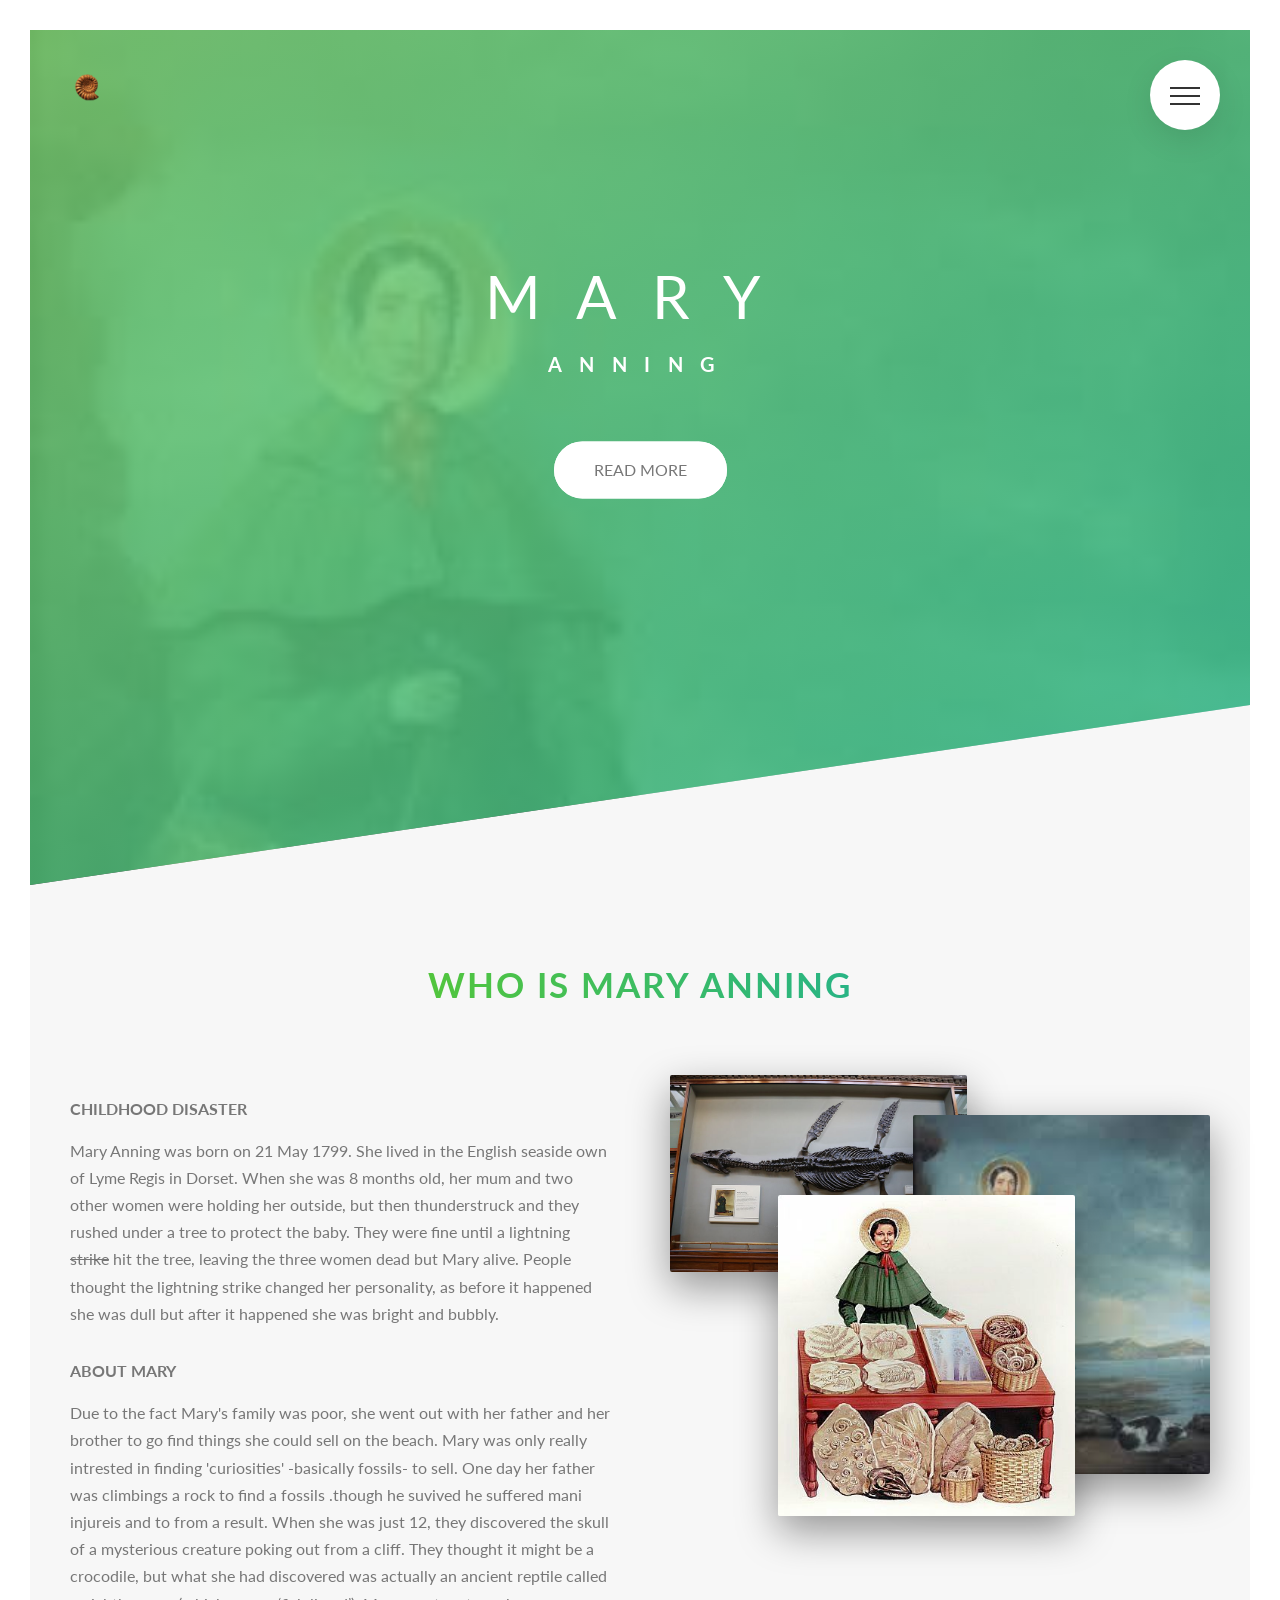
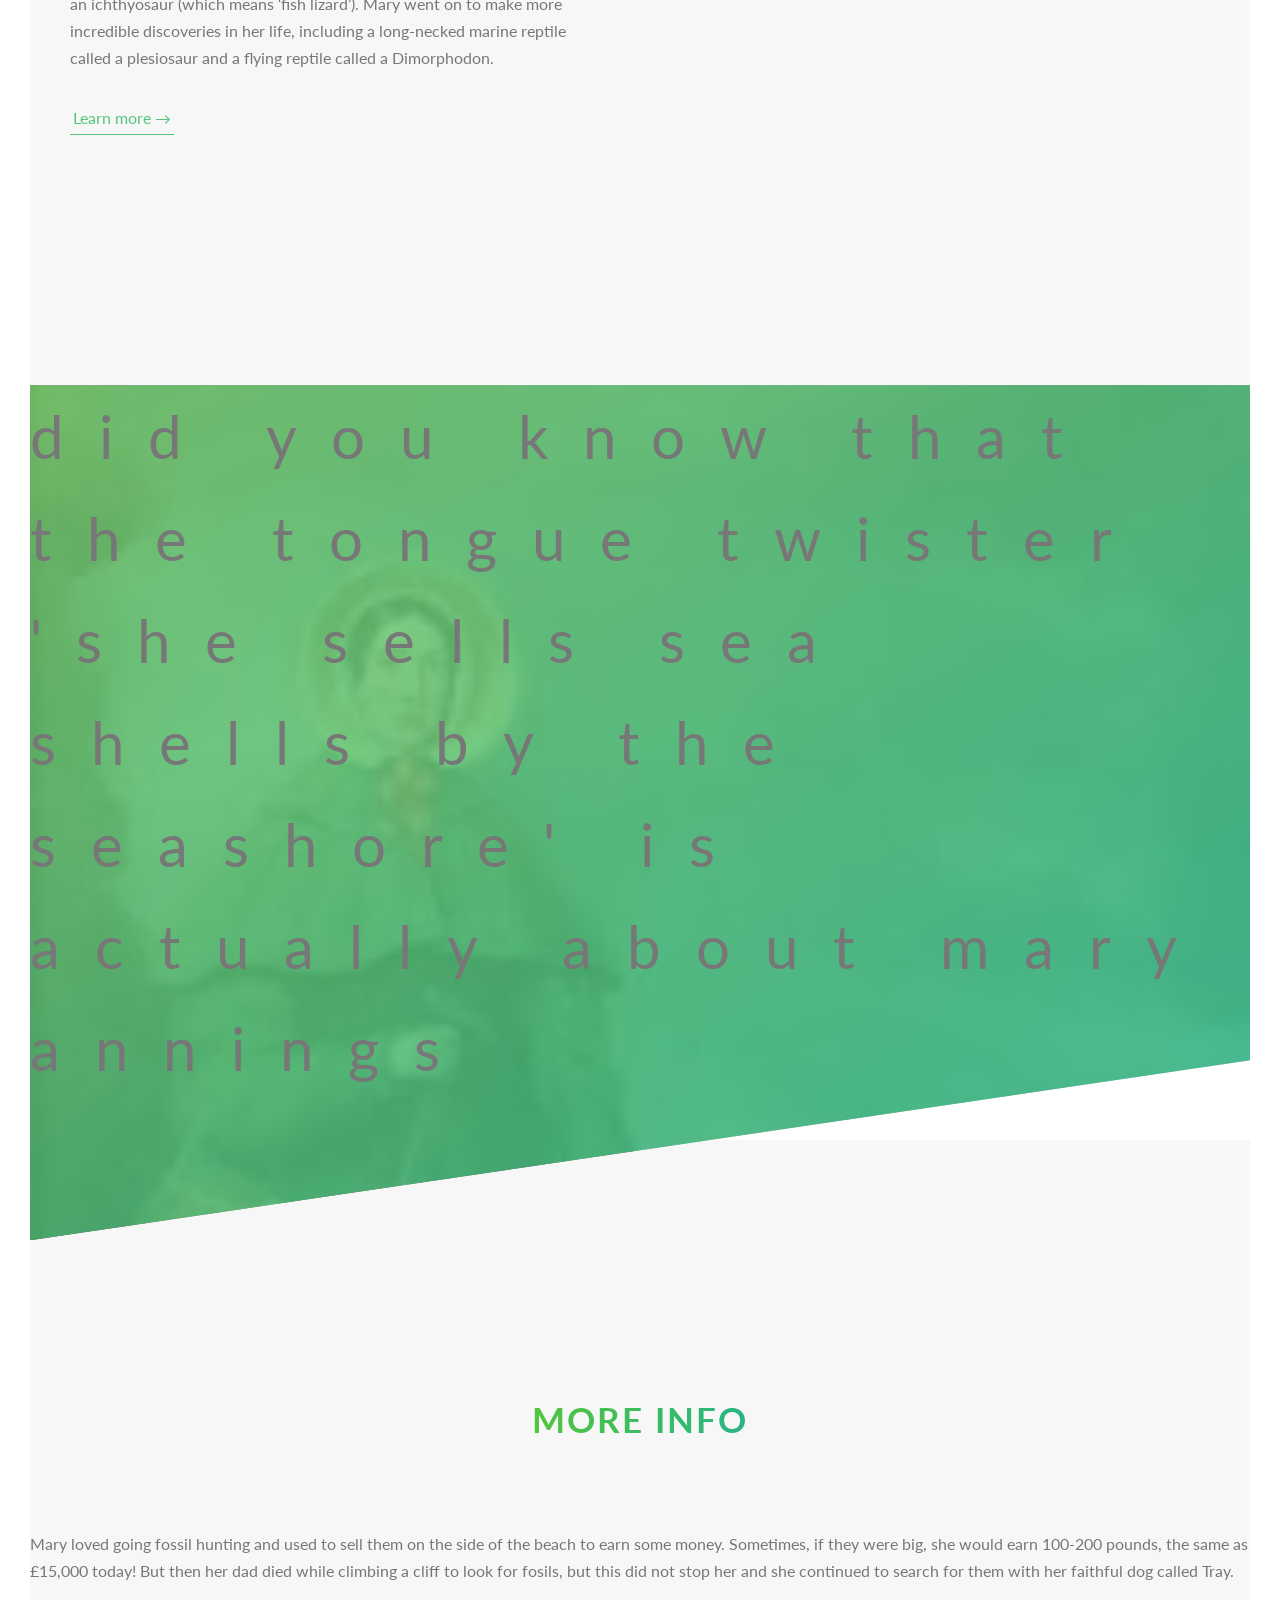
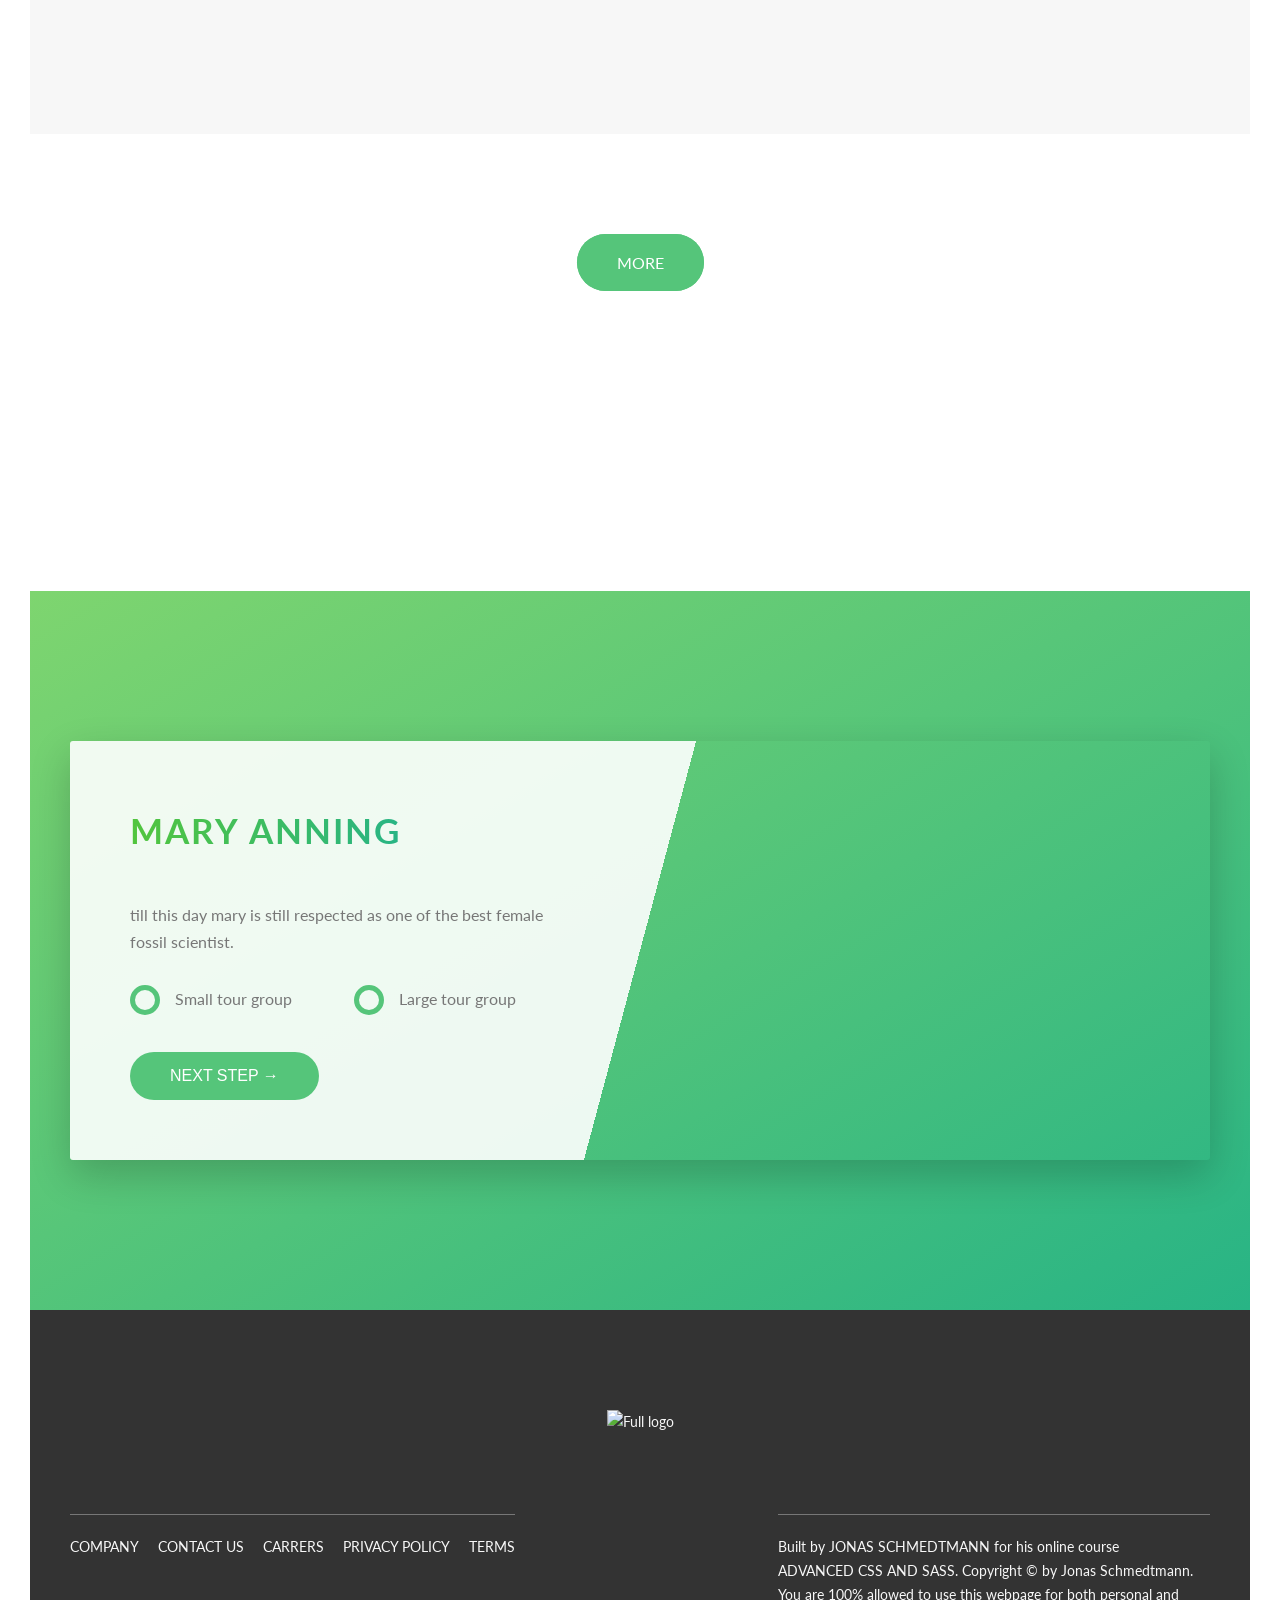
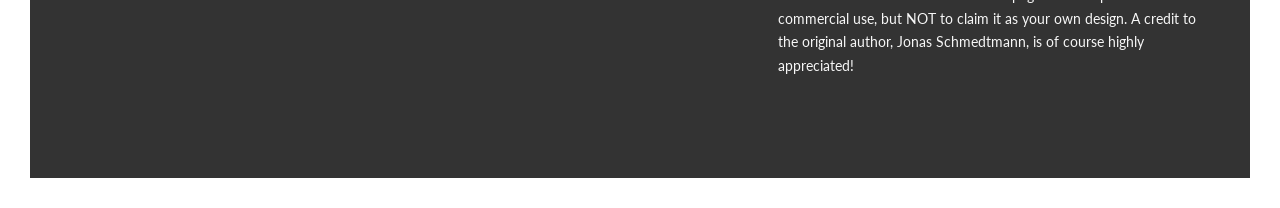
==== mary anning/landing-page.html @ 2259f0c2 "Add files via upload" ====
<!DOCTYPE html>
<html lang="en">
    <head>
        <meta charset="UTF-8">
        <meta name="viewport" content="width=device-width, initial-scale=1.0">
        <meta http-equiv="X-UA-Compatible" content="ie=edge">

        <link href="https://fonts.googleapis.com/css?family=Lato:100,300,400,700,900" rel="stylesheet">

        <!--<link rel="stylesheet" href="css/icon-font.css">-->

        <link rel="stylesheet" href="landing.css">
        <link rel="shortcut icon" type="image/png" href="img/favicon.png">
        
        <title>Mary anning</title>
    </head>

    <body>
        <div class="navigation">
            <input type="checkbox" class="navigation__checkbox" id="navi-toggle">

            <label for="navi-toggle" class="navigation__button">
                <span class="navigation__icon">&nbsp;</span>
            </label>

            <div class="navigation__background">&nbsp;</div>

            <nav class="navigation__nav">
                <ul class="navigation__list">
                    <li class="navigation__item"><a href="#" class="navigation__link"><span>01</span>About Natous</a></li>
                    <li class="navigation__item"><a href="#" class="navigation__link"><span>02</span>Your benfits</a></li>
                    <li class="navigation__item"><a href="#" class="navigation__link"><span>03</span>Popular tours</a></li>
                    <li class="navigation__item"><a href="#" class="navigation__link"><span>04</span>Stories</a></li>
                    <li class="navigation__item"><a href="#" class="navigation__link"><span>05</span>Book now</a></li>
                    </ul>
            </nav>
        </div>

        <header class="header">
            <div class="header__logo-box">
                <img src="img/fo.png" alt="Logo" class="header__logo">
            </div>

            <div class="header__text-box">
                <h1 class="heading-primary">
                    <span class="heading-primary--main">mary</span>
                    <span class="heading-primary--sub">anning</span>
                </h1>

                <a href="#section-about" class="btn btn--white btn--animated"> read more</a>
            </div>
        </header>

        <main>
            <section id="section-about" class=" section-about">
                <div class="u-center-text u-margin-bottom-big">
                    <h2 class="heading-secondary">
                       Who is mary anning
                    </h2>
                </div>

                <div class="row">
                    <div class="col-1-of-2">
                        <h3 class="heading-tertiary u-margin-bottom-small">childhood disaster</h3>
                        <p class="paragraph">
                         Mary Anning was born on 21 May 1799. She lived in the English seaside own of Lyme Regis in Dorset. When she was 8 months old, her mum and two other women were holding her outside, but then thunderstruck and they rushed under a tree to protect the baby. They were fine until a lightning <strike>strike</strike> hit the tree, leaving the three women dead but Mary alive. People thought the lightning strike changed her personality, as before it happened she was dull but after it happened she was bright and bubbly.



                        </p>

                        <h3 class="heading-tertiary u-margin-bottom-small">about mary</h3>
                        <p class="paragraph">
                     Due to the fact Mary's family was poor, she went out with her father and her brother to go find things she could sell on the beach. Mary was only really intrested in finding 'curiosities' -basically fossils- to sell. One day her father was climbings a rock to find a fossils
                    .though he suvived he suffered mani injureis and to from a result.   


When she was just 12, they discovered the skull of a mysterious creature poking out from a cliff. They thought it might be a crocodile, but what she had discovered was actually an ancient reptile called an ichthyosaur (which means ‘fish lizard’).

Mary went on to make more incredible discoveries in her life, including a long-necked marine reptile called a plesiosaur and a flying reptile called a Dimorphodon.
                        </p>

                        <a href="#mary" class="btn-text">Learn more &rarr;</a>
                    </div>
                    <div class="col-1-of-2">
                        <div class="composition">

                            <img srcset="img/fos1.jpeg 300w, img/fos1-large.jpg 1000w"
                                 sizes="(max-width: 56.25em) 20vw, (max-width: 37.5em) 30vw, 300px"
                                 alt="Photo 1"
                                 class="composition__photo composition__photo--p1"
                                 src="img/fos1.jpeg">

                            <img srcset="img/mary.jpeg 300w, img/mary-large.jpeg 1000w"
                                 sizes="(max-width: 56.25em) 20vw, (max-width: 37.5em) 30vw, 300px"
                                 alt="Photo 2"
                                 class="composition__photo composition__photo--p2"
                                 src="img/mary.jpeg">

                            <img srcset="img/sell.jpg 300w, img/small-large.jpg 1000w"
                                 sizes="(max-width: 56.25em) 20vw, (max-width: 37.5em) 30vw, 300px"
                                 alt="Photo 3"
                                 class="composition__photo composition__photo--p3"
                                 src="img/sell.jpg>

                            
                            <img src='img/fos1.jpeg' alt="" class="composition__photo composition__photo--p1">
                            <img src="img/nat-2-large.jpg" alt="" class="composition__photo composition__photo--p2">
                            <img src="img/nat-3-large.jpg" alt="" class="composition__photo composition__photo--p3">
                         
                        </div>
                    </div>
                </div>
            </section>
<header id="mary"class="header">
            
           
             <h1 class="heading-primary--main">
              did you know that the tongue twister 'she sells sea shells by the seashore' is actually about mary annings
             </h1>   
           
</header>
            <section class="section-tours" id="section-tours">
                <div class="u-center-text u-margin-bottom-big">
                    <h2 class="heading-secondary">
                    more info
                    </h2>
                </div>
                <div class="paragraph">
  Mary loved going fossil hunting and used to sell them on the side of the beach to earn some money. Sometimes, if they were big, she would earn 100-200 pounds, the same as £15,000 today! But then her dad died while climbing a cliff to look for fosils, but this did not stop her and she continued to search for them with her  faithful dog called Tray.
  </div>
            </section>

                <div class="u-center-text u-margin-top-huge">
                    <a href="#" class="btn btn--green">more</a>
                </div>
            </section>

            <section class="section-stories">
                <div class="bg-video">
                    <video class="bg-video__content" autoplay muted loop>
                        <source src="img/video.mp4" type="video/mp4">
                        <source src="img/video.webm" type="video/webm">
                        Your browser is not supported!
                    </video>
                </div>

            

           
            </section>

            <section class="section-book">
                <div class="row">
                    <div class="book">
                        <div class="book__form">
                            <form action="#" class="form">
                                <div class="u-margin-bottom-medium">
                                    <h2 class="heading-secondary">
                                        mary anning
                                    </h2>
                                </div>
<div class="paragraph">
    till this day mary is still respected as one of the best female fossil scientist.
</div>
                                
                               
                                <div class="form__group u-margin-bottom-medium">
                                    <div class="form__radio-group">
                                        <input type="radio" class="form__radio-input" id="small" name="size">
                                        <label for="small" class="form__radio-label">
                                            <span class="form__radio-button"></span>
                                            Small tour group
                                        </label>
                                    </div>

                                    <div class="form__radio-group">
                                        <input type="radio" class="form__radio-input" id="large" name="size">
                                        <label for="large" class="form__radio-label">
                                            <span class="form__radio-button"></span>
                                            Large tour group
                                        </label>
                                    </div>
                                </div>

                                <div class="form__group">
                                    <button class="btn btn--green">Next step &rarr;</button>
                                </div>
                            </form>
                        </div>
                    </div>
                </div>
            </section>
        </main>

        <footer class="footer">
            <div class="footer__logo-box">

                <picture class="footer__logo">
                    <source srcset="img/logo-green-small-1x.png 1x, img/logo-green-small-2x.png 2x"
                            media="(max-width: 37.5em)">
                    <img srcset="img/logo-green-1x.png 1x, img/logo-green-2x.png 2x" alt="Full logo" src="img/logo-green-2x.png">
                </picture>


                
            </div>
            <div class="row">
                <div class="col-1-of-2">
                    <div class="footer__navigation">
                        <ul class="footer__list">
                            <li class="footer__item"><a href="#" class="footer__link">Company</a></li>
                            <li class="footer__item"><a href="#" class="footer__link">Contact us</a></li>
                            <li class="footer__item"><a href="#" class="footer__link">Carrers</a></li>
                            <li class="footer__item"><a href="#" class="footer__link">Privacy policy</a></li>
                            <li class="footer__item"><a href="#" class="footer__link">Terms</a></li>
                        </ul>
                    </div>
                </div>
                <div class="col-1-of-2">
                    <p class="footer__copyright">
                        Built by <a href="#" class="footer__link">Jonas Schmedtmann</a> for his online course <a href="#" class="footer__link">Advanced CSS and Sass</a>.
                        Copyright &copy; by Jonas Schmedtmann. You are 100% allowed to use this webpage for both personal
                        and commercial use, but NOT to claim it as your own design. A credit to the original author, Jonas
                        Schmedtmann, is of course highly appreciated!
                    </p>
                </div>
            </div>
        </footer>

        <div class="popup" id="popup">
            <div class="popup__content">
                <div class="popup__left">
                    <img src="img/nat-8.jpg" alt="Tour photo" class="popup__img">
                    <img src="img/nat-9.jpg" alt="Tour photo" class="popup__img">
                </div>
                <div class="popup__right">
                    <a href="#section-tours" class="popup__close">&times;</a>
                    <h2 class="heading-secondary u-margin-bottom-small">Start booking now</h2>
                    <h3 class="heading-tertiary u-margin-bottom-small">Important &ndash; Please read these terms before booking</h3>
                    <p class="popup__text">
                        Lorem ipsum dolor sit amet, consectetur adipiscing elit, sed do eiusmod tempor incididunt ut labore et dolore magna aliqua.
                        Sed sed risus pretium quam. Aliquam sem et tortor consequat id. Volutpat odio facilisis mauris sit
                        amet massa vitae. Mi bibendum neque egestas congue. Placerat orci nulla pellentesque dignissim enim
                        sit. Vitae semper quis lectus nulla at volutpat diam ut venenatis. Malesuada pellentesque elit eget
                        gravida cum sociis natoque penatibus et. Proin fermentum leo vel orci porta non pulvinar neque laoreet.
                        Gravida neque convallis a cras semper. Molestie at elementum eu facilisis sed odio morbi quis. Faucibus
                        vitae aliquet nec ullamcorper sit amet risus nullam eget. Nam libero justo laoreet sit. Amet massa
                        vitae tortor condimentum lacinia quis vel eros donec. Sit amet facilisis magna etiam. Imperdiet sed
                        euismod nisi porta.
                    </p>
                    <a href="#" class="btn btn--green">Book now</a>
                </div>
            </div>
        </div>

        <!--
        <section class="grid-test">
            <div class="row">
                <div class="col-1-of-2">
                    Col 1 of 2
                </div>
                <div class="col-1-of-2">
                    Col 1 of 2
                </div>
            </div>
            <div class="row">
                <div class="col-1-of-3">
                    Col 1 of 3
                </div>
                <div class="col-1-of-3">
                    Col 1 of 3
                </div>
                <div class="col-1-of-3">
                    Col 1 of 3
                </div>
            </div>
            <div class="row">
                <div class="col-1-of-3">
                    Col 1 of 3
                </div>
                <div class="col-2-of-3">
                    Col 2 of 3
                </div>
            </div>
            <div class="row">
                <div class="col-1-of-4">
                    Col 1 of 4
                </div>
                <div class="col-1-of-4">
                    Col 1 of 4
                </div>
                <div class="col-1-of-4">
                    Col 1 of 4
                </div>
                <div class="col-1-of-4">
                    Col 1 of 4
                </div>
            </div>
            <div class="row">
                <div class="col-1-of-4">
                    Col 1 of 4
                </div>
                <div class="col-1-of-4">
                    Col 1 of 4
                </div>
                <div class="col-2-of-4">
                    Col 2 of 4
                </div>
            </div>
            <div class="row">
                <div class="col-1-of-4">
                    Col 1 of 4
                </div>
                <div class="col-3-of-4">
                    Col 3 of 4
                </div>
            </div>
        </section>
        -->

    </body>
</html>
---- mary anning/landing.css ----
@charset "UTF-8";

@font-face {
    font-family: "linea-basic-10";
    src: url("fonts/linea-basic-10.eot");
    src: url("fonts/linea-basic-10.eot?#iefix") format("embedded-opentype"),
        url("fonts/linea-basic-10.woff") format("woff"),
        url("fonts/linea-basic-10.ttf") format("truetype"),
        url("fonts/linea-basic-10.svg#linea-basic-10") format("svg");
    font-weight: normal;
    font-style: normal;

}

[data-icon]:before {
    font-family: "linea-basic-10" !important;
    content: attr(data-icon);
    font-style: normal !important;
    font-weight: normal !important;
    font-variant: normal !important;
    text-transform: none !important;
    speak: none;
    line-height: 1;
    -webkit-font-smoothing: antialiased;
    -moz-osx-font-smoothing: grayscale;
}

[class^="icon-"]:before,
[class*=" icon-"]:before {
    font-family: "linea-basic-10" !important;
    font-style: normal !important;
    font-weight: normal !important;
    font-variant: normal !important;
    text-transform: none !important;
    speak: none;
    line-height: 1;
    -webkit-font-smoothing: antialiased;
    -moz-osx-font-smoothing: grayscale;
}

.icon-basic-accelerator:before {
    content: "a";
}

.icon-basic-alarm:before {
    content: "b";
}

.icon-basic-anchor:before {
    content: "c";
}

.icon-basic-anticlockwise:before {
    content: "d";
}

.icon-basic-archive:before {
    content: "e";
}

.icon-basic-archive-full:before {
    content: "f";
}

.icon-basic-ban:before {
    content: "g";
}

.icon-basic-battery-charge:before {
    content: "h";
}

.icon-basic-battery-empty:before {
    content: "i";
}

.icon-basic-battery-full:before {
    content: "j";
}

.icon-basic-battery-half:before {
    content: "k";
}

.icon-basic-bolt:before {
    content: "l";
}

.icon-basic-book:before {
    content: "m";
}

.icon-basic-book-pen:before {
    content: "n";
}

.icon-basic-book-pencil:before {
    content: "o";
}

.icon-basic-bookmark:before {
    content: "p";
}

.icon-basic-calculator:before {
    content: "q";
}

.icon-basic-calendar:before {
    content: "r";
}

.icon-basic-cards-diamonds:before {
    content: "s";
}

.icon-basic-cards-hearts:before {
    content: "t";
}

.icon-basic-case:before {
    content: "u";
}

.icon-basic-chronometer:before {
    content: "v";
}

.icon-basic-clessidre:before {
    content: "w";
}

.icon-basic-clock:before {
    content: "x";
}

.icon-basic-clockwise:before {
    content: "y";
}

.icon-basic-cloud:before {
    content: "z";
}

.icon-basic-clubs:before {
    content: "A";
}

.icon-basic-compass:before {
    content: "B";
}

.icon-basic-cup:before {
    content: "C";
}

.icon-basic-diamonds:before {
    content: "D";
}

.icon-basic-display:before {
    content: "E";
}

.icon-basic-download:before {
    content: "F";
}

.icon-basic-exclamation:before {
    content: "G";
}

.icon-basic-eye:before {
    content: "H";
}

.icon-basic-eye-closed:before {
    content: "I";
}

.icon-basic-female:before {
    content: "J";
}

.icon-basic-flag1:before {
    content: "K";
}

.icon-basic-flag2:before {
    content: "L";
}

.icon-basic-floppydisk:before {
    content: "M";
}

.icon-basic-folder:before {
    content: "N";
}

.icon-basic-folder-multiple:before {
    content: "O";
}

.icon-basic-gear:before {
    content: "P";
}

.icon-basic-geolocalize-01:before {
    content: "Q";
}

.icon-basic-geolocalize-05:before {
    content: "R";
}

.icon-basic-globe:before {
    content: "S";
}

.icon-basic-gunsight:before {
    content: "T";
}

.icon-basic-hammer:before {
    content: "U";
}

.icon-basic-headset:before {
    content: "V";
}

.icon-basic-heart:before {
    content: "W";
}

.icon-basic-heart-broken:before {
    content: "X";
}

.icon-basic-helm:before {
    content: "Y";
}

.icon-basic-home:before {
    content: "Z";
}

.icon-basic-info:before {
    content: "0";
}

.icon-basic-ipod:before {
    content: "1";
}

.icon-basic-joypad:before {
    content: "2";
}

.icon-basic-key:before {
    content: "3";
}

.icon-basic-keyboard:before {
    content: "4";
}

.icon-basic-laptop:before {
    content: "5";
}

.icon-basic-life-buoy:before {
    content: "6";
}

.icon-basic-lightbulb:before {
    content: "7";
}

.icon-basic-link:before {
    content: "8";
}

.icon-basic-lock:before {
    content: "9";
}

.icon-basic-lock-open:before {
    content: "!";
}

.icon-basic-magic-mouse:before {
    content: "\"";
}

.icon-basic-magnifier:before {
    content: "#";
}

.icon-basic-magnifier-minus:before {
    content: "$";
}

.icon-basic-magnifier-plus:before {
    content: "%";
}

.icon-basic-mail:before {
    content: "&";
}

.icon-basic-mail-multiple:before {
    content: "'";
}

.icon-basic-mail-open:before {
    content: "(";
}

.icon-basic-mail-open-text:before {
    content: ")";
}

.icon-basic-male:before {
    content: "*";
}

.icon-basic-map:before {
    content: "+";
}

.icon-basic-message:before {
    content: ",";
}

.icon-basic-message-multiple:before {
    content: "-";
}

.icon-basic-message-txt:before {
    content: ".";
}

.icon-basic-mixer2:before {
    content: "/";
}

.icon-basic-mouse:before {
    content: ":";
}

.icon-basic-notebook:before {
    content: ";";
}

.icon-basic-notebook-pen:before {
    content: "<";
}

.icon-basic-notebook-pencil:before {
    content: "=";
}

.icon-basic-paperplane:before {
    content: ">";
}

.icon-basic-pencil-ruler:before {
    content: "?";
}

.icon-basic-pencil-ruler-pen:before {
    content: "@";
}

.icon-basic-photo:before {
    content: "[";
}

.icon-basic-picture:before {
    content: "]";
}

.icon-basic-picture-multiple:before {
    content: "^";
}

.icon-basic-pin1:before {
    content: "_";
}

.icon-basic-pin2:before {
    content: "`";
}

.icon-basic-postcard:before {
    content: "{";
}

.icon-basic-postcard-multiple:before {
    content: "|";
}

.icon-basic-printer:before {
    content: "}";
}

.icon-basic-question:before {
    content: "~";
}

.icon-basic-rss:before {
    content: "\\";
}

.icon-basic-server:before {
    content: "\e000";
}

.icon-basic-server2:before {
    content: "\e001";
}

.icon-basic-server-cloud:before {
    content: "\e002";
}

.icon-basic-server-download:before {
    content: "\e003";
}

.icon-basic-server-upload:before {
    content: "\e004";
}

.icon-basic-settings:before {
    content: "\e005";
}

.icon-basic-share:before {
    content: "\e006";
}

.icon-basic-sheet:before {
    content: "\e007";
}

.icon-basic-sheet-multiple:before {
    content: "\e008";
}

.icon-basic-sheet-pen:before {
    content: "\e009";
}

.icon-basic-sheet-pencil:before {
    content: "\e00a";
}

.icon-basic-sheet-txt:before {
    content: "\e00b";
}

.icon-basic-signs:before {
    content: "\e00c";
}

.icon-basic-smartphone:before {
    content: "\e00d";
}

.icon-basic-spades:before {
    content: "\e00e";
}

.icon-basic-spread:before {
    content: "\e00f";
}

.icon-basic-spread-bookmark:before {
    content: "\e010";
}

.icon-basic-spread-text:before {
    content: "\e011";
}

.icon-basic-spread-text-bookmark:before {
    content: "\e012";
}

.icon-basic-star:before {
    content: "\e013";
}

.icon-basic-tablet:before {
    content: "\e014";
}

.icon-basic-target:before {
    content: "\e015";
}

.icon-basic-todo:before {
    content: "\e016";
}

.icon-basic-todo-pen:before {
    content: "\e017";
}

.icon-basic-todo-pencil:before {
    content: "\e018";
}

.icon-basic-todo-txt:before {
    content: "\e019";
}

.icon-basic-todolist-pen:before {
    content: "\e01a";
}

.icon-basic-todolist-pencil:before {
    content: "\e01b";
}

.icon-basic-trashcan:before {
    content: "\e01c";
}

.icon-basic-trashcan-full:before {
    content: "\e01d";
}

.icon-basic-trashcan-refresh:before {
    content: "\e01e";
}

.icon-basic-trashcan-remove:before {
    content: "\e01f";
}

.icon-basic-upload:before {
    content: "\e020";
}

.icon-basic-usb:before {
    content: "\e021";
}

.icon-basic-video:before {
    content: "\e022";
}

.icon-basic-watch:before {
    content: "\e023";
}

.icon-basic-webpage:before {
    content: "\e024";
}

.icon-basic-webpage-img-txt:before {
    content: "\e025";
}

.icon-basic-webpage-multiple:before {
    content: "\e026";
}

.icon-basic-webpage-txt:before {
    content: "\e027";
}

.icon-basic-world:before {
    content: "\e028";
}

/*
0 - 600px:      Phone
600 - 900px:    Tablet portrait
900 - 1200px:   Tablet landscape
[1200 - 1800] is where our normal styles apply
1800px + :      Big desktop
$breakpoint arguement choices:
- phone
- tab-port
- tab-land
- big-desktop
ORDER: Base + typography > general layout + grid > page layout > components
1em = 16px
*/
@-webkit-keyframes moveInLeft {
    0% {
        opacity: 0;
        -webkit-transform: translateX(-10rem);
        transform: translateX(-10rem);
    }

    80% {
        -webkit-transform: translateX(1rem);
        transform: translateX(1rem);
    }

    100% {
        opacity: 1;
        -webkit-transform: translate(0);
        transform: translate(0);
    }
}

@keyframes moveInLeft {
    0% {
        opacity: 0;
        -webkit-transform: translateX(-10rem);
        transform: translateX(-10rem);
    }

    80% {
        -webkit-transform: translateX(1rem);
        transform: translateX(1rem);
    }

    100% {
        opacity: 1;
        -webkit-transform: translate(0);
        transform: translate(0);
    }
}

@-webkit-keyframes moveInRight {
    0% {
        opacity: 0;
        -webkit-transform: translateX(10rem);
        transform: translateX(10rem);
    }

    80% {
        -webkit-transform: translateX(-1rem);
        transform: translateX(-1rem);
    }

    100% {
        opacity: 1;
        -webkit-transform: translate(0);
        transform: translate(0);
    }
}

@keyframes moveInRight {
    0% {
        opacity: 0;
        -webkit-transform: translateX(10rem);
        transform: translateX(10rem);
    }

    80% {
        -webkit-transform: translateX(-1rem);
        transform: translateX(-1rem);
    }

    100% {
        opacity: 1;
        -webkit-transform: translate(0);
        transform: translate(0);
    }
}

@-webkit-keyframes moveInBottom {
    0% {
        opacity: 0;
        -webkit-transform: translateY(3rem);
        transform: translateY(3rem);
    }

    100% {
        opacity: 1;
        -webkit-transform: translate(0);
        transform: translate(0);
    }
}

@keyframes moveInBottom {
    0% {
        opacity: 0;
        -webkit-transform: translateY(3rem);
        transform: translateY(3rem);
    }

    100% {
        opacity: 1;
        -webkit-transform: translate(0);
        transform: translate(0);
    }
}

*,
*::after,
*::before {
    margin: 0;
    padding: 0;
    -webkit-box-sizing: inherit;
    box-sizing: inherit;
}

html {
    font-size: 62.5%;
}

@media only screen and (max-width: 75em) {
    html {
        font-size: 56.25%;
    }
}

@media only screen and (max-width: 56.25em) {
    html {
        font-size: 50%;
    }
}

@media only screen and (min-width: 112.5em) {
    html {
        font-size: 75%;
    }
}

body {
    -webkit-box-sizing: border-box;
    box-sizing: border-box;
    padding: 3rem;
}

@media only screen and (max-width: 56.25em) {
    body {
        padding: 0;
    }
}

::-moz-selection {
    background-color: #55c57a;
    color: #fff;
}

::selection {
    background-color: #55c57a;
    color: #fff;
}

body {
    font-family: "Lato", sans-serif;
    font-weight: 400;
    /*font-size: 16px;*/
    line-height: 1.7;
    color: #777;
}

.heading-primary {
    color: #fff;
    text-transform: uppercase;
    -webkit-backface-visibility: hidden;
    backface-visibility: hidden;
    margin-bottom: 6rem;
}

.heading-primary--main {
    display: block;
    font-size: 6rem;
    font-weight: 400;
    letter-spacing: 3.5rem;
    -webkit-animation-name: moveInLeft;
    animation-name: moveInLeft;
    -webkit-animation-duration: 1s;
    animation-duration: 1s;
    -webkit-animation-timing-function: ease-out;
    animation-timing-function: ease-out;
    /*
        animation-delay: 3s;
        animation-iteration-count: 3;
        */
}

@media only screen and (max-width: 37.5em) {
    .heading-primary--main {
        letter-spacing: 1rem;
        font-family: 5rem;
    }
}

.heading-primary--sub {
    display: block;
    font-size: 2rem;
    font-weight: 700;
    letter-spacing: 1.75rem;
    -webkit-animation: moveInRight 1s ease-out;
    animation: moveInRight 1s ease-out;
}

@media only screen and (max-width: 37.5em) {
    .heading-primary--sub {
        letter-spacing: .5rem;
    }
}

.heading-secondary {
    font-size: 3.5rem;
    text-transform: uppercase;
    font-weight: 700;
    display: inline-block;
    
    background-image: linear-gradient(to right, #52c53d, #28b485);
    -webkit-background-clip: text;
    color: transparent;
    letter-spacing: .2rem;
    -webkit-transition: all .2s;
    transition: all .2s;
}

@media only screen and (max-width: 56.25em) {
    .heading-secondary {
        font-size: 3rem;
    }
}

@media only screen and (max-width: 37.5em) {
    .heading-secondary {
        font-size: 2.5rem;
    }
}

.heading-secondary:hover {
    -webkit-transform: skewY(2deg) skewX(15deg) scale(1.1);
    transform: skewY(2deg) skewX(15deg) scale(1.1);
    text-shadow: 0.5rem 1rem 2rem rgba(0, 0, 0, 0.2);
}

.heading-tertiary {
    font-size: 1.6rem;
    font-weight: 700;
    text-transform: uppercase;
}

.paragraph {
    font-size: 1.6rem;
}

.paragraph:not(:last-child) {
    margin-bottom: 3rem;
}

.u-center-text {
    text-align: center !important;
}

.u-margin-bottom-small {
    margin-bottom: 1.5rem !important;
}

.u-margin-bottom-medium {
    margin-bottom: 4rem !important;
}

@media only screen and (max-width: 56.25em) {
    .u-margin-bottom-medium {
        margin-bottom: 3rem !important;
    }
}

.u-margin-bottom-big {
    margin-bottom: 8rem !important;
}

@media only screen and (max-width: 56.25em) {
    .u-margin-bottom-big {
        margin-bottom: 5rem !important;
    }
}

.u-margin-top-big {
    margin-top: 8rem !important;
}

.u-margin-top-huge {
    margin-top: 10rem !important;
}

.bg-video {
    position: absolute;
    top: 0;
    left: 0;
    height: 100%;
    width: 100%;
    z-index: -1;
    opacity: .15;
    overflow: hidden;
}

.bg-video__content {
    height: 100%;
    width: 100%;
    -o-object-fit: cover;
    object-fit: cover;
}

.btn,
.btn:link,
.btn:visited {
    text-transform: uppercase;
    text-decoration: none;
    padding: 1.5rem 4rem;
    display: inline-block;
    border-radius: 10rem;
    -webkit-transition: all .2s;
    transition: all .2s;
    position: relative;
    font-size: 1.6rem;
    border: none;
    cursor: pointer;
}

.btn:hover {
    -webkit-transform: translateY(-3px);
    transform: translateY(-3px);
    -webkit-box-shadow: 0 1rem 2rem rgba(0, 0, 0, 0.2);
    box-shadow: 0 1rem 2rem rgba(0, 0, 0, 0.2);
}

.btn:hover::after {
    -webkit-transform: scaleX(1.4) scaleY(1.6);
    transform: scaleX(1.4) scaleY(1.6);
    opacity: 0;
}

.btn:active,
.btn:focus {
    outline: none;
    -webkit-transform: translateY(-1px);
    transform: translateY(-1px);
    -webkit-box-shadow: 0 0.5rem 1rem rgba(0, 0, 0, 0.2);
    box-shadow: 0 0.5rem 1rem rgba(0, 0, 0, 0.2);
}

.btn--white {
    background-color: #fff;
    color: #777;
}

.btn--white::after {
    background-color: #fff;
}

.btn--green {
    background-color: #55c57a;
    color: #fff;
}

.btn--green::after {
    background-color: #55c57a;
}

.btn::after {
    content: "";
    display: inline-block;
    height: 100%;
    width: 100%;
    border-radius: 10rem;
    position: absolute;
    top: 0;
    left: 0;
    z-index: -1;
    -webkit-transition: all .4s;
    transition: all .4s;
}

.btn--animated {
    -webkit-animation: moveInBottom .5s ease-out .75s;
    animation: moveInBottom .5s ease-out .75s;
    -webkit-animation-fill-mode: backwards;
    animation-fill-mode: backwards;
}

.btn-text:link,
.btn-text:visited {
    font-size: 1.6rem;
    color: #55c57a;
    display: inline-block;
    text-decoration: none;
    border-bottom: 1px solid #55c57a;
    padding: 3px;
    -webkit-transition: all .2s;
    transition: all .2s;
}

.btn-text:hover {
    background-color: #55c57a;
    color: #fff;
    -webkit-box-shadow: 0 1rem 2rem rgba(0, 0, 0, 0.15);
    box-shadow: 0 1rem 2rem rgba(0, 0, 0, 0.15);
    -webkit-transform: translateY(-2px);
    transform: translateY(-2px);
}

.btn-text:active {
    -webkit-box-shadow: 0 0.5rem 1rem rgba(0, 0, 0, 0.15);
    box-shadow: 0 0.5rem 1rem rgba(0, 0, 0, 0.15);
    -webkit-transform: translateY(0);
    transform: translateY(0);
}

.mary{
font-weight: 900;
font-size: ;

}



.composition {
    position: relative;
}

.composition__photo {
    width: 55%;
    -webkit-box-shadow: 0 1.5rem 4rem rgba(0, 0, 0, 0.4);
    box-shadow: 0 1.5rem 4rem rgba(0, 0, 0, 0.4);
    border-radius: 2px;
    position: absolute;
    z-index: 10;
    -webkit-transition: all .2s;
    transition: all .2s;
    outline-offset: 2rem;
}

@media only screen and (max-width: 56.25em) {
    .composition__photo {
        float: left;
        position: relative;
        width: 33.33333333%;
        -webkit-box-shadow: 0 1.5rem 3rem rgba(0, 0, 0, 0.2);
        box-shadow: 0 1.5rem 3rem rgba(0, 0, 0, 0.2);
    }
}

.composition__photo--p1 {
    left: 0;
    top: -2rem;
}

@media only screen and (max-width: 56.25em) {
    .composition__photo--p1 {
        top: 0;
        -webkit-transform: scale(1.2);
        transform: scale(1.2);
    }
}

.composition__photo--p2 {
    right: 0;
    top: 2rem;
}

@media only screen and (max-width: 56.25em) {
    .composition__photo--p2 {
        top: -1rem;
        -webkit-transform: scale(1.3);
        transform: scale(1.3);
        z-index: 100;
    }
}

.composition__photo--p3 {
    left: 20%;
    top: 10rem;
}

@media only screen and (max-width: 56.25em) {
    .composition__photo--p3 {
        top: 1rem;
        left: 0;
        -webkit-transform: scale(1.1);
        transform: scale(1.1);
    }
}

.composition__photo:hover {
    outline: 1.5rem solid #55c57a;
    -webkit-transform: scale(1.05) translateY(-0.5rem);
    transform: scale(1.05) translateY(-0.5rem);
    -webkit-box-shadow: 0 2.5rem 4rem rgba(0, 0, 0, 0.5);
    box-shadow: 0 2.5rem 4rem rgba(0, 0, 0, 0.5);
    z-index: 20;
}

.composition:hover .composition__photo:not(:hover) {
    -webkit-transform: scale(0.95);
    transform: scale(0.95);
}

.feature-box {
    background-color: rgba(255, 255, 255, 0.8);
    font-size: 1.5rem;
    padding: 2.5rem;
    text-align: center;
    border-radius: 3px;
    -webkit-box-shadow: 0 1.5rem 4rem rgba(0, 0, 0, 0.15);
    box-shadow: 0 1.5rem 4rem rgba(0, 0, 0, 0.15);
    -webkit-transition: -webkit-transform .3s;
    transition: -webkit-transform .3s;
    transition: transform .3s;
    transition: transform .3s, -webkit-transform .3s;
}

@media only screen and (max-width: 56.25em) {
    .feature-box {
        padding: 2rem;
    }
}

.feature-box__icon {
    font-size: 6rem;
    margin-bottom: .5rem;
    display: inline-block;
    background-image: -webkit-gradient(linear, left top, right top, from(#7ed56f), to(#28b485));
    background-image: linear-gradient(to right, #7ed56f, #28b485);
    -webkit-background-clip: text;
    color: transparent;
}

@media only screen and (max-width: 56.25em) {
    .feature-box__icon {
        margin-bottom: 0;
    }
}

.feature-box:hover {
    -webkit-transform: translateY(-1.5rem) scale(1.03);
    transform: translateY(-1.5rem) scale(1.03);
}

.form__group:not(:last-child) {
    margin-bottom: 2rem;
}

.form__input {
    font-size: 1.5rem;
    font-family: inherit;
    color: inherit;
    padding: 1.5rem 2rem;
    border-radius: 2px;
    background-color: rbga(#fff, 0.5);
    border: none;
    border-bottom: 3px solid transparent;
    width: 90%;
    display: block;
    -webkit-transition: all .3s;
    transition: all .3s;
}

@media only screen and (max-width: 56.25em) {
    .form__input {
        width: 100%;
    }
}

.form__input:focus {
    outline: none;
    -webkit-box-shadow: 0 1rem 2rem rgba(0, 0, 0, 0.1);
    box-shadow: 0 1rem 2rem rgba(0, 0, 0, 0.1);
    border-bottom: 3px solid #55c57a;
}

.form__input:focus:invalid {
    border-bottom: 3px solid #ff7730;
}

.form__input::-webkit-input-placeholder {
    color: #999;
}

.form__label {
    font-size: 1.2rem;
    font-weight: 700;
    margin-left: 2rem;
    margin-top: .7rem;
    display: block;
    -webkit-transition: all .3s;
    transition: all .3s;
}

.form__input:placeholder-shown+.form__label {
    opacity: 0;
    visibility: hidden;
    -webkit-transform: translateY(-4rem);
    transform: translateY(-4rem);
}

.form__radio-group {
    width: 49%;
    display: inline-block;
}

@media only screen and (max-width: 56.25em) {
    .form__radio-group {
        width: 100%;
        margin-bottom: 2rem;
    }
}

.form__radio-input {
    display: none;
}

.form__radio-label {
    font-size: 1.6rem;
    cursor: pointer;
    position: relative;
    padding-left: 4.5rem;
}

.form__radio-button {
    height: 3rem;
    width: 3rem;
    border: 5px solid #55c57a;
    border-radius: 50%;
    display: inline-block;
    position: absolute;
    left: 0;
    top: -.4rem;
}

.form__radio-button::after {
    content: "";
    display: block;
    height: 1.3rem;
    width: 1.3rem;
    border-radius: 50%;
    position: absolute;
    top: 50%;
    left: 50%;
    -webkit-transform: translate(-50%, -50%);
    transform: translate(-50%, -50%);
    background-color: #55c57a;
    opacity: 0;
    -webkit-transition: opacity .2s;
    transition: opacity .2s;
}

.form__radio-input:checked~.form__radio-label .form__radio-button::after {
    opacity: 1;
}

.popup {
    height: 100vh;
    width: 100%;
    position: fixed;
    top: 0;
    left: 0;
    background-color: rgba(0, 0, 0, 0.8);
    z-index: 9999;
    opacity: 0;
    visibility: hidden;
    -webkit-transition: all .3s;
    transition: all .3s;
}

@supports ((-webkit-backdrop-filter: blur(10px)) or (backdrop-filter: blur(10px))) {
    .popup {
        -webkit-backdrop-filter: blur(10px);
        backdrop-filter: blur(10px);
        background-color: rgba(0, 0, 0, 0.3);
    }
}

.popup__content {
    position: absolute;
    top: 50%;
    left: 50%;
    -webkit-transform: translate(-50%, -50%);
    transform: translate(-50%, -50%);
    width: 75%;
    background-color: #fff;
    -webkit-box-shadow: 0 2rem 4rem rgba(0, 0, 0, 0.2);
    box-shadow: 0 2rem 4rem rgba(0, 0, 0, 0.2);
    border-radius: 3px;
    display: table;
    overflow: hidden;
    opacity: 0;
    -webkit-transform: translate(-50%, -50%) scale(0.25);
    transform: translate(-50%, -50%) scale(0.25);
    -webkit-transition: all .5s .2s;
    transition: all .5s .2s;
}

.popup__left {
    width: 33.333333%;
    display: table-cell;
}

.popup__right {
    width: 66.6666667%;
    display: table-cell;
    vertical-align: middle;
    padding: 3rem 5rem;
}

.popup__img {
    display: block;
    width: 100%;
}

.popup__text {
    font-size: 1.4rem;
    margin-bottom: 4rem;
    -moz-column-count: 2;
    -moz-column-gap: 4rem;
    -moz-column-rule: 1px solid #eee;
    -webkit-column-count: 2;
    column-count: 2;
    -webkit-column-gap: 4rem;
    column-gap: 4rem;
    -webkit-column-rule: 1px solid #eee;
    column-rule: 1px solid #eee;
    -ms-hyphens: auto;
    -webkit-hyphens: auto;
    hyphens: auto;
}

.popup:target {
    opacity: 1;
    visibility: visible;
}

.popup:target .popup__content {
    opacity: 1;
    -webkit-transform: translate(-50%, -50%) scale(1);
    transform: translate(-50%, -50%) scale(1);
}

.popup__close:link,
.popup__close:visited {
    color: #777;
    position: absolute;
    top: 2.5rem;
    right: 2.5rem;
    font-size: 3rem;
    text-decoration: none;
    display: inline-block;
    -webkit-transition: all .2s;
    transition: all .2s;
    line-height: 1;
}

.popup__close:hover {
    color: #55c57a;
}

.story {
    width: 75%;
    margin: 0 auto;
    -webkit-box-shadow: 0 3rem 6rem rgba(0, 0, 0, 0.1);
    box-shadow: 0 3rem 6rem rgba(0, 0, 0, 0.1);
    background-color: rgba(255, 255, 255, 0.6);
    border-radius: 3px;
    padding: 6rem;
    padding-left: 9rem;
    font-size: 1.6rem;
    -webkit-transform: skewX(-12deg);
    transform: skewX(-12deg);
}

@media only screen and (max-width: 56.25em) {
    .story {
        width: 100%;
        padding: 4rem;
        padding-left: 7rem;
    }
}

@media only screen and (max-width: 37.5em) {
    .story {
        -webkit-transform: skewX(0);
        transform: skewX(0);
    }
}

.story__shape {
    width: 15rem;
    height: 15rem;
    float: left;
    -webkit-transform: translateX(-3rem) skewX(12deg);
    transform: translateX(-3rem) skewX(12deg);
    position: relative;
    overflow: hidden;
    border-radius: 50%;
}

@supports ((-webkit-clip-path: polygon(0 0)) or (clip-path: polygon(0 0))) or (-webkit-clip-path: polygon(0 0)) {
    .story__shape {
        -webkit-clip-path: circle(50% at 50% 50%);
        clip-path: circle(50% at 50% 50%);
        -webkit-shape-outside: circle(50% at 50% 50%);
        shape-outside: circle(50% at 50% 50%);
        border-radius: none;
    }
}

@media only screen and (max-width: 37.5em) {
    .story__shape {
        -webkit-transform: translateX(-3rem) skewX(0);
        transform: translateX(-3rem) skewX(0);
    }
}

.story__img {
    height: 100%;
    -webkit-transform: translateX(-4rem) scale(1.4);
    transform: translateX(-4rem) scale(1.4);
    -webkit-backface-visibility: hidden;
    backface-visibility: hidden;
    -webkit-transition: all .5s;
    transition: all .5s;
}

.story__text {
    -webkit-transform: skewX(12deg);
    transform: skewX(12deg);
}

@media only screen and (max-width: 37.5em) {
    .story__text {
        -webkit-transform: skewX(0);
        transform: skewX(0);
    }
}

.story__caption {
    position: absolute;
    top: 50%;
    left: 50%;
    -webkit-transform: translate(-50%, 20%);
    transform: translate(-50%, 20%);
    color: #fff;
    text-transform: uppercase;
    font-size: 1.7rem;
    text-align: center;
    opacity: 0;
    -webkit-transition: all .5s;
    transition: all .5s;
    -webkit-backface-visibility: hidden;
    backface-visibility: hidden;
}

.story:hover .story__caption {
    opacity: 1;
    -webkit-transform: translate(-50%, -50%);
    transform: translate(-50%, -50%);
}

.story:hover .story__img {
    -webkit-transform: translateX(-4rem) scale(1);
    transform: translateX(-4rem) scale(1);
    -webkit-filter: blur(3px) brightness(80%);
    filter: blur(3px) brightness(80%);
}

.footer {
    background-color: #333;
    padding: 10rem 0;
    font-size: 1.4rem;
    color: #f7f7f7;
}

@media only screen and (max-width: 56.25em) {
    .footer {
        padding: 8rem 0;
    }
}

.footer__logo-box {
    text-align: center;
    margin-bottom: 8rem;
}

@media only screen and (max-width: 56.25em) {
    .footer__logo-box {
        margin-bottom: 6rem;
    }
}

.footer__logo {
    width: 15rem;
    height: auto;
}

.footer__navigation {
    border-top: 1px solid #777;
    padding-top: 2rem;
    display: inline-block;
}

@media only screen and (max-width: 56.25em) {
    .footer__navigation {
        width: 100%;
        text-align: center;
    }
}

.footer__list {
    list-style: none;
}

.footer__item {
    display: inline-block;
}

.footer__item:not(:last-child) {
    margin-right: 1.5rem;
}

.footer__link:link,
.footer__link:visited {
    color: #f7f7f7;
    background-color: #333;
    text-decoration: none;
    text-transform: uppercase;
    display: inline-block;
    -webkit-transition: all .2s;
    transition: all .2s;
}

.footer__link:hover,
.footer__link:active {
    color: #55c57a;
    -webkit-box-shadow: 0 1rem 2rem rgba(0, 0, 0, 0.4);
    box-shadow: 0 1rem 2rem rgba(0, 0, 0, 0.4);
    -webkit-transform: rotate(5deg) scale(1.3);
    transform: rotate(5deg) scale(1.3);
}

.footer__copyright {
    border-top: 1px solid #777;
    padding-top: 2rem;
    width: 80%;
    float: right;
}

@media only screen and (max-width: 56.25em) {
    .footer__copyright {
        width: 100%;
        float: none;
    }
}

.row {
    max-width: 114rem;
    margin: 0 auto;
}

.row:not(:last-child) {
    margin-bottom: 8rem;
}

@media only screen and (max-width: 56.25em) {
    .row:not(:last-child) {
        margin-bottom: 6rem;
    }
}

@media only screen and (max-width: 56.25em) {
    .row {
        max-width: 50rem;
        padding: 0 3rem;
    }
}

.row::after {
    content: "";
    display: table;
    clear: both;
}

.row [class^="col-"] {
    float: left;
}

.row [class^="col-"]:not(:last-child) {
    margin-right: 6rem;
}

@media only screen and (max-width: 56.25em) {
    .row [class^="col-"]:not(:last-child) {
        margin-right: 0;
        margin-bottom: 6rem;
    }
}

@media only screen and (max-width: 56.25em) {
    .row [class^="col-"] {
        width: 100% !important;
    }
}

.row .col-1-of-2 {
    width: calc((100% - 6rem) / 2);
}

.row .col-1-of-3 {
    width: calc((100% - 2 * 6rem) / 3);
}

.row .col-2-of-3 {
    width: calc(2 * ((100% - 2 * 6rem) / 3) + 6rem);
}

.row .col-1-of-4 {
    width: calc((100% - 3 * 6rem) / 4);
}

.row .col-2-of-4 {
    width: calc(2 * ((100% - 3 * 6rem) / 4) + 6rem);
}

.row .col-3-of-4 {
    width: calc(3 * ((100% - 3 * 6rem) / 4) + 2 * 6rem);
}

.header {
    height: 85vh;
    background-image: -webkit-gradient(linear, left top, right bottom, from(rgba(126, 213, 111, 0.8)), to(rgba(40, 180, 133, 0.8))), url(img/mary.jpeg);
    background-image: linear-gradient(to right bottom, rgba(126, 213, 111, 0.8), rgba(40, 180, 133, 0.8)), url(img/mary.jpeg);
    background-size: cover;
    background-position: top;
    position: relative;
}

@supports ((-webkit-clip-path: polygon(0 0)) or (clip-path: polygon(0 0))) or (-webkit-clip-path: polygon(0 0)) {
    .header {
        -webkit-clip-path: polygon(0 0, 100% 0, 100% 75vh, 0 100%);
        clip-path: polygon(0 0, 100% 0, 100% 75vh, 0 100%);
        height: 95vh;
    }
}

@media only screen and (-webkit-min-device-pixel-ratio: 2) and (min-width: 37.5em),
only screen and (min-resolution: 192dpi) and (min-width: 37.5em),
only screen and (min-width: 125em) {
    .header {
        background-image: -webkit-gradient(linear, left top, right bottom, from(rgba(126, 213, 111, 0.8)), to(rgba(40, 180, 133, 0.8))), url(../img/hero.jpg);
        background-image: linear-gradient(to right bottom, rgba(126, 213, 111, 0.8), rgba(40, 180, 133, 0.8)), url(../img/hero.jpg);
    }
}

@media only screen and (max-width: 37.5em) {
    .header {
        -webkit-clip-path: polygon(0 0, 100% 0, 100% 85vh, 0 100%);
        clip-path: polygon(0 0, 100% 0, 100% 85vh, 0 100%);
    }
}

.header__logo-box {
    position: absolute;
    top: 4rem;
    left: 4rem;
}

.header__logo {
    height: 3.5rem;
}

.header__text-box {
    position: absolute;
    top: 40%;
    left: 50%;
    -webkit-transform: translate(-50%, -50%);
    transform: translate(-50%, -50%);
    text-align: center;
}

.navigation__checkbox {
    display: none;
}

.navigation__button {
    background-color: #fff;
    height: 7rem;
    width: 7rem;
    position: fixed;
    top: 6rem;
    right: 6rem;
    border-radius: 50%;
    z-index: 2000;
    -webkit-box-shadow: 0 1rem 3rem rgba(0, 0, 0, 0.1);
    box-shadow: 0 1rem 3rem rgba(0, 0, 0, 0.1);
    text-align: center;
    cursor: pointer;
}

@media only screen and (max-width: 56.25em) {
    .navigation__button {
        top: 4rem;
        right: 4rem;
    }
}

@media only screen and (max-width: 37.5em) {
    .navigation__button {
        top: 3rem;
        right: 3rem;
    }
}

.navigation__background {
    height: 6rem;
    width: 6rem;
    border-radius: 50%;
    position: fixed;
    top: 6.5rem;
    right: 6.5rem;
    background-image: radial-gradient(#7ed56f, #28b485);
    z-index: 1000;
    -webkit-transition: -webkit-transform 0.8s cubic-bezier(0.86, 0, 0.07, 1);
    transition: -webkit-transform 0.8s cubic-bezier(0.86, 0, 0.07, 1);
    transition: transform 0.8s cubic-bezier(0.86, 0, 0.07, 1);
    transition: transform 0.8s cubic-bezier(0.86, 0, 0.07, 1), -webkit-transform 0.8s cubic-bezier(0.86, 0, 0.07, 1);
}

@media only screen and (max-width: 56.25em) {
    .navigation__background {
        top: 4.5rem;
        right: 4.5rem;
    }
}

@media only screen and (max-width: 37.5em) {
    .navigation__background {
        top: 3.5rem;
        right: 3.5rem;
    }
}

.navigation__nav {
    height: 100vh;
    position: fixed;
    top: 0;
    left: 0;
    z-index: 1500;
    opacity: 0;
    width: 0;
    -webkit-transition: all 0.8s cubic-bezier(0.68, -0.55, 0.265, 1.55);
    transition: all 0.8s cubic-bezier(0.68, -0.55, 0.265, 1.55);
}

.navigation__list {
    position: absolute;
    top: 50%;
    left: 50%;
    -webkit-transform: translate(-50%, -50%);
    transform: translate(-50%, -50%);
    list-style: none;
    text-align: center;
    width: 100%;
}

.navigation__item {
    margin: 1rem;
}

.navigation__link:link,
.navigation__link:visited {
    display: inline-block;
    font-size: 3rem;
    font-weight: 300;
    padding: 1rem 2rem;
    color: #fff;
    text-decoration: none;
    text-transform: uppercase;
    background-image: linear-gradient(120deg, transparent 0%, transparent 50%, #fff 50%);
    background-size: 220%;
    -webkit-transition: all .4s;
    transition: all .4s;
}

.navigation__link:link span,
.navigation__link:visited span {
    margin-right: 1.5rem;
    display: inline-block;
}

.navigation__link:hover,
.navigation__link:active {
    background-position: 100%;
    color: #55c57a;
    -webkit-transform: translateX(1rem);
    transform: translateX(1rem);
}

.navigation__checkbox:checked~.navigation__background {
    -webkit-transform: scale(80);
    transform: scale(80);
}

.navigation__checkbox:checked~.navigation__nav {
    opacity: 1;
    width: 100%;
}

.navigation__icon {
    position: relative;
    margin-top: 3.5rem;
}

.navigation__icon,
.navigation__icon::before,
.navigation__icon::after {
    width: 3rem;
    height: 2px;
    background-color: #333;
    display: inline-block;
}

.navigation__icon::before,
.navigation__icon::after {
    content: "";
    position: absolute;
    left: 0;
    -webkit-transition: all .2s;
    transition: all .2s;
}

.navigation__icon::before {
    top: -.8rem;
}

.navigation__icon::after {
    top: .8rem;
}

.navigation__button:hover .navigation__icon::before {
    top: -1rem;
}

.navigation__button:hover .navigation__icon::after {
    top: 1rem;
}

.navigation__checkbox:checked+.navigation__button .navigation__icon {
    background-color: transparent;
}

.navigation__checkbox:checked+.navigation__button .navigation__icon::before {
    top: 0;
    -webkit-transform: rotate(135deg);
    transform: rotate(135deg);
}

.navigation__checkbox:checked+.navigation__button .navigation__icon::after {
    top: 0;
    -webkit-transform: rotate(-135deg);
    transform: rotate(-135deg);
}

.section-about {
    background-color: #f7f7f7;
    padding: 25rem 0;
    margin-top: -20vh;
}

@media only screen and (max-width: 56.25em) {
    .section-about {
        padding: 20rem 0;
    }
}

.section-features {
    padding: 20rem 0;
    background-image: -webkit-gradient(linear, left top, right bottom, from(rgba(126, 213, 111, 0.8)), to(rgba(40, 180, 133, 0.8))), url(../img/nat-4.jpg);
    background-image: linear-gradient(to right bottom, rgba(126, 213, 111, 0.8), rgba(40, 180, 133, 0.8)), url(../img/nat-4.jpg);
    background-size: cover;
    -webkit-transform: skewY(-7deg);
    transform: skewY(-7deg);
    margin-top: -10rem;
}

.section-features>* {
    -webkit-transform: skewY(7deg);
    transform: skewY(7deg);
}

@media only screen and (max-width: 56.25em) {
    .section-features {
        padding: 10rem 0;
    }
}

.section-tours {
    background-color: #f7f7f7;
    padding: 25rem 0 15rem 0;
    margin-top: -10rem;
}

@media only screen and (max-width: 56.25em) {
    .section-tours {
        padding: 20rem 0 10rem 0;
    }
}

.section-stories {
    position: relative;
    padding: 15rem 0;
}

@media only screen and (max-width: 56.25em) {
    .section-stories {
        padding: 10rem 0;
    }
}

.section-book {
    padding: 15rem 0;
    background-image: -webkit-gradient(linear, left top, right bottom, from(#7ed56f), to(#28b485));
    background-image: linear-gradient(to right bottom, #7ed56f, #28b485);
}

@media only screen and (max-width: 56.25em) {
    .section-book {
        padding: 10rem 0;
    }
}

.book {
    background-image: linear-gradient(105deg, rgba(255, 255, 255, 0.9) 0%, rgba(255, 255, 255, 0.9) 50%, transparent 50%), url(../img/nat-10.jpg);
    background-size: 100%;
    border-radius: 3px;
    -webkit-box-shadow: 0 1.5rem 4rem rgba(0, 0, 0, 0.2);
    box-shadow: 0 1.5rem 4rem rgba(0, 0, 0, 0.2);
}

@media only screen and (max-width: 75em) {
    .book {
        background-image: linear-gradient(105deg, rgba(255, 255, 255, 0.9) 0%, rgba(255, 255, 255, 0.9) 65%, transparent 65%), url(../img/nat-10.jpg);
        background-size: cover;
    }
}

@media only screen and (max-width: 56.25em) {
    .book {
        background-image: -webkit-gradient(linear, left top, right top, from(rgba(255, 255, 255, 0.9)), to(rgba(255, 255, 255, 0.9))), url(../img/nat-10.jpg);
        background-image: linear-gradient(to right, rgba(255, 255, 255, 0.9) 0%, rgba(255, 255, 255, 0.9) 100%), url(../img/nat-10.jpg);
    }
}

.book__form {
    width: 50%;
    padding: 6rem;
}

@media only screen and (max-width: 75em) {
    .book__form {
        width: 65%;
    }
}

@media only screen and (max-width: 56.25em) {
    .book__form {
        width: 100%;
    }
}
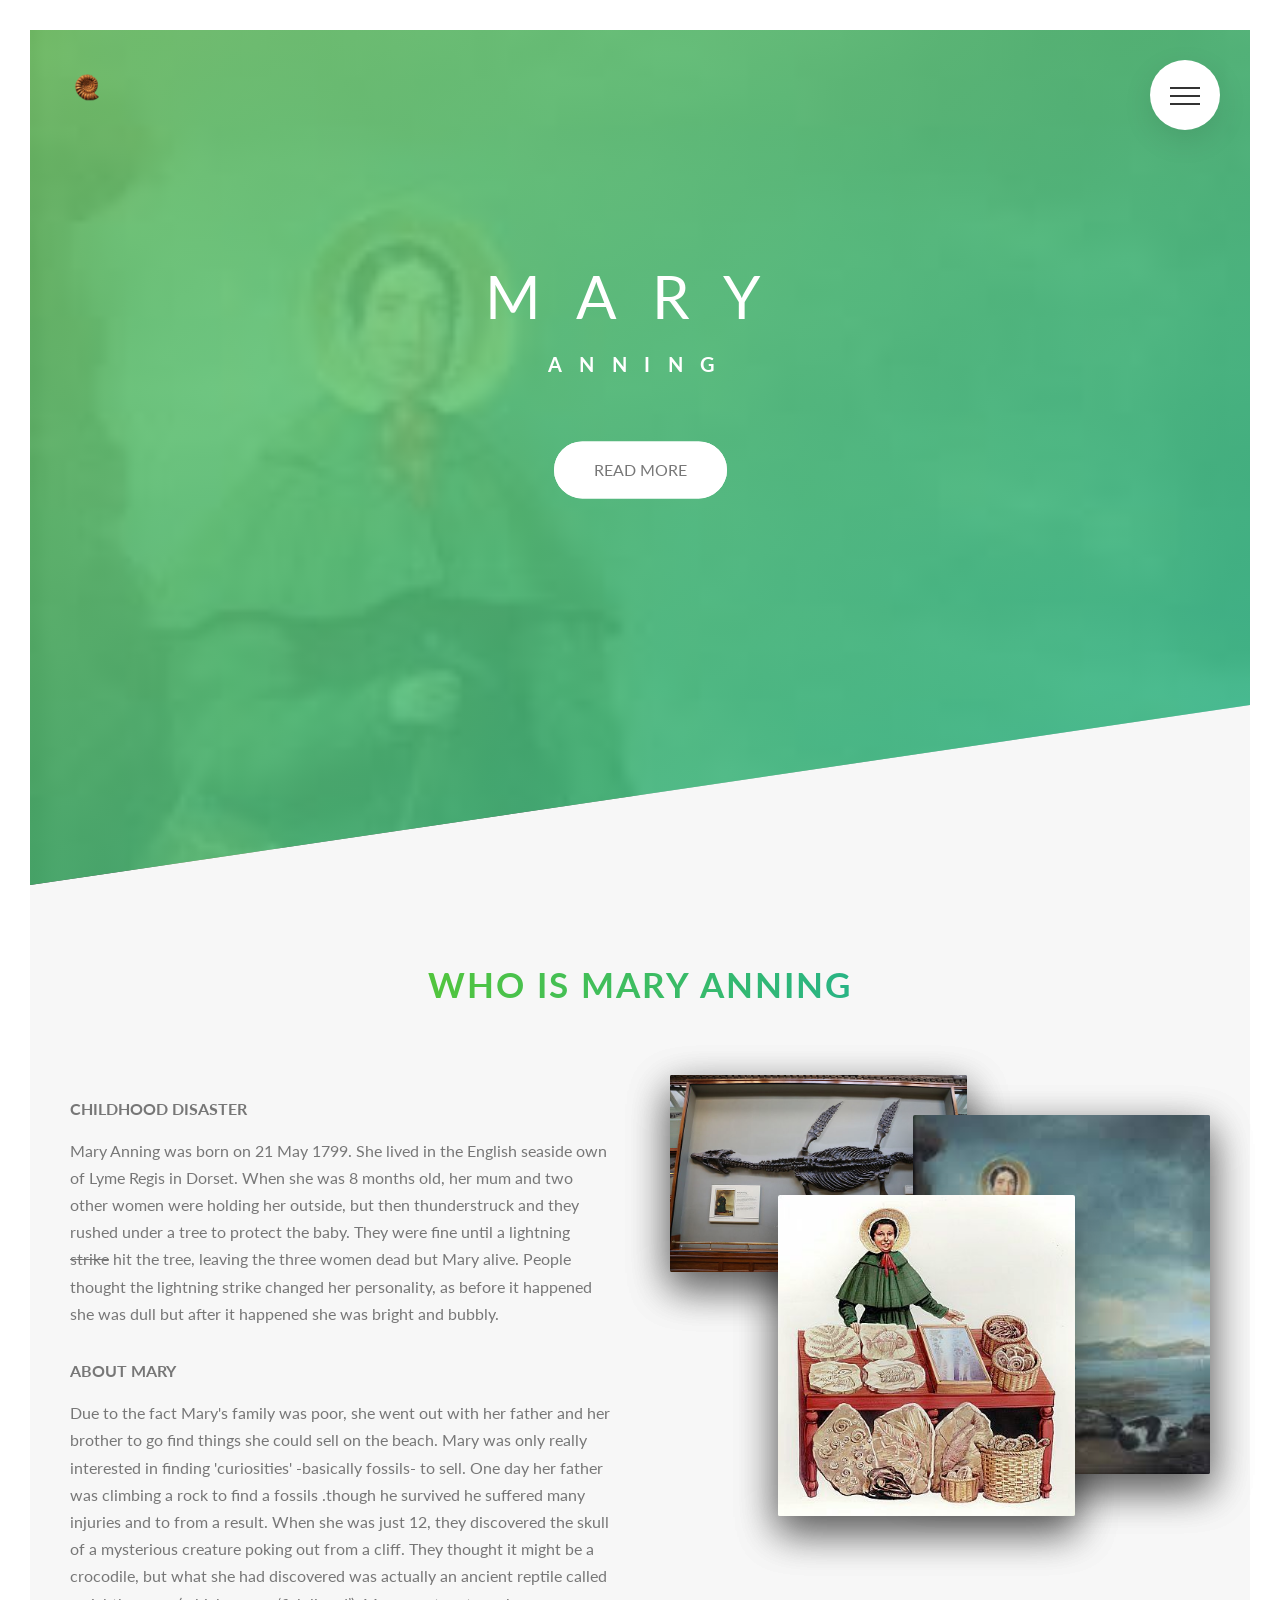
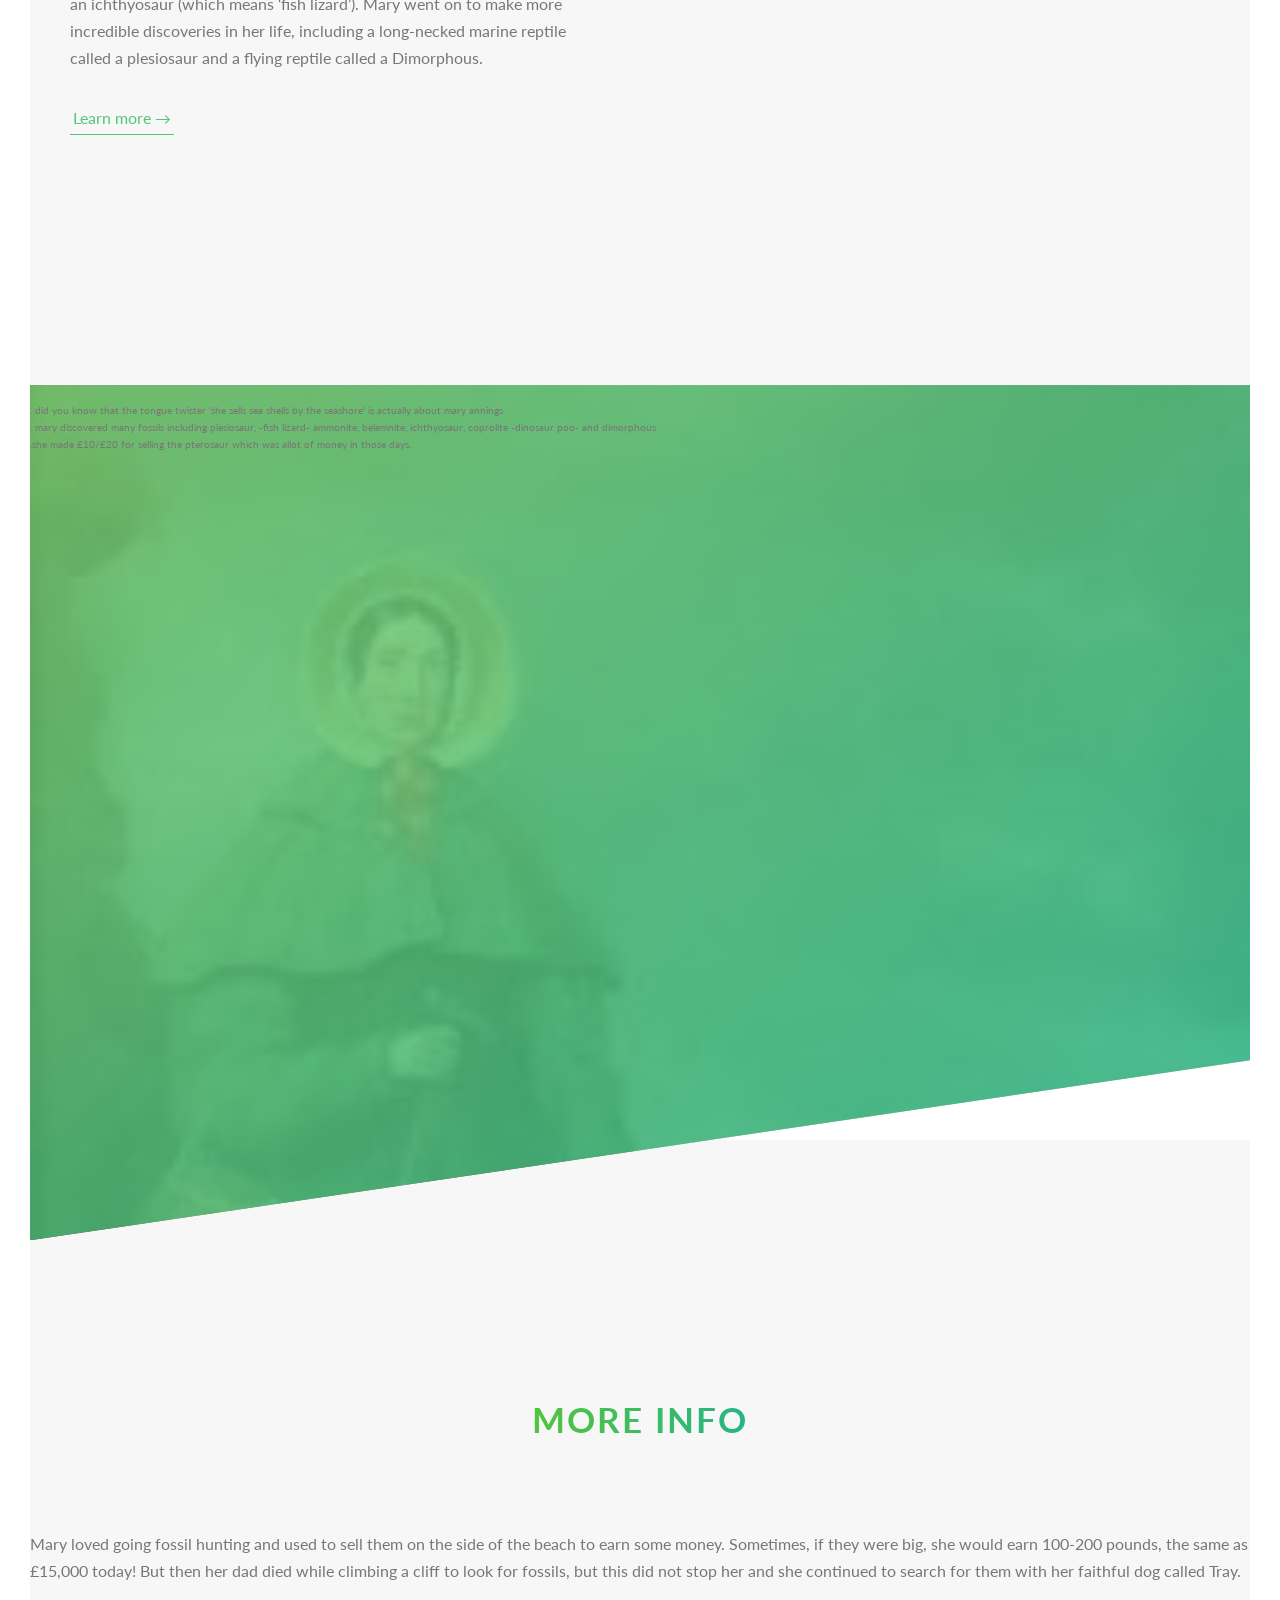
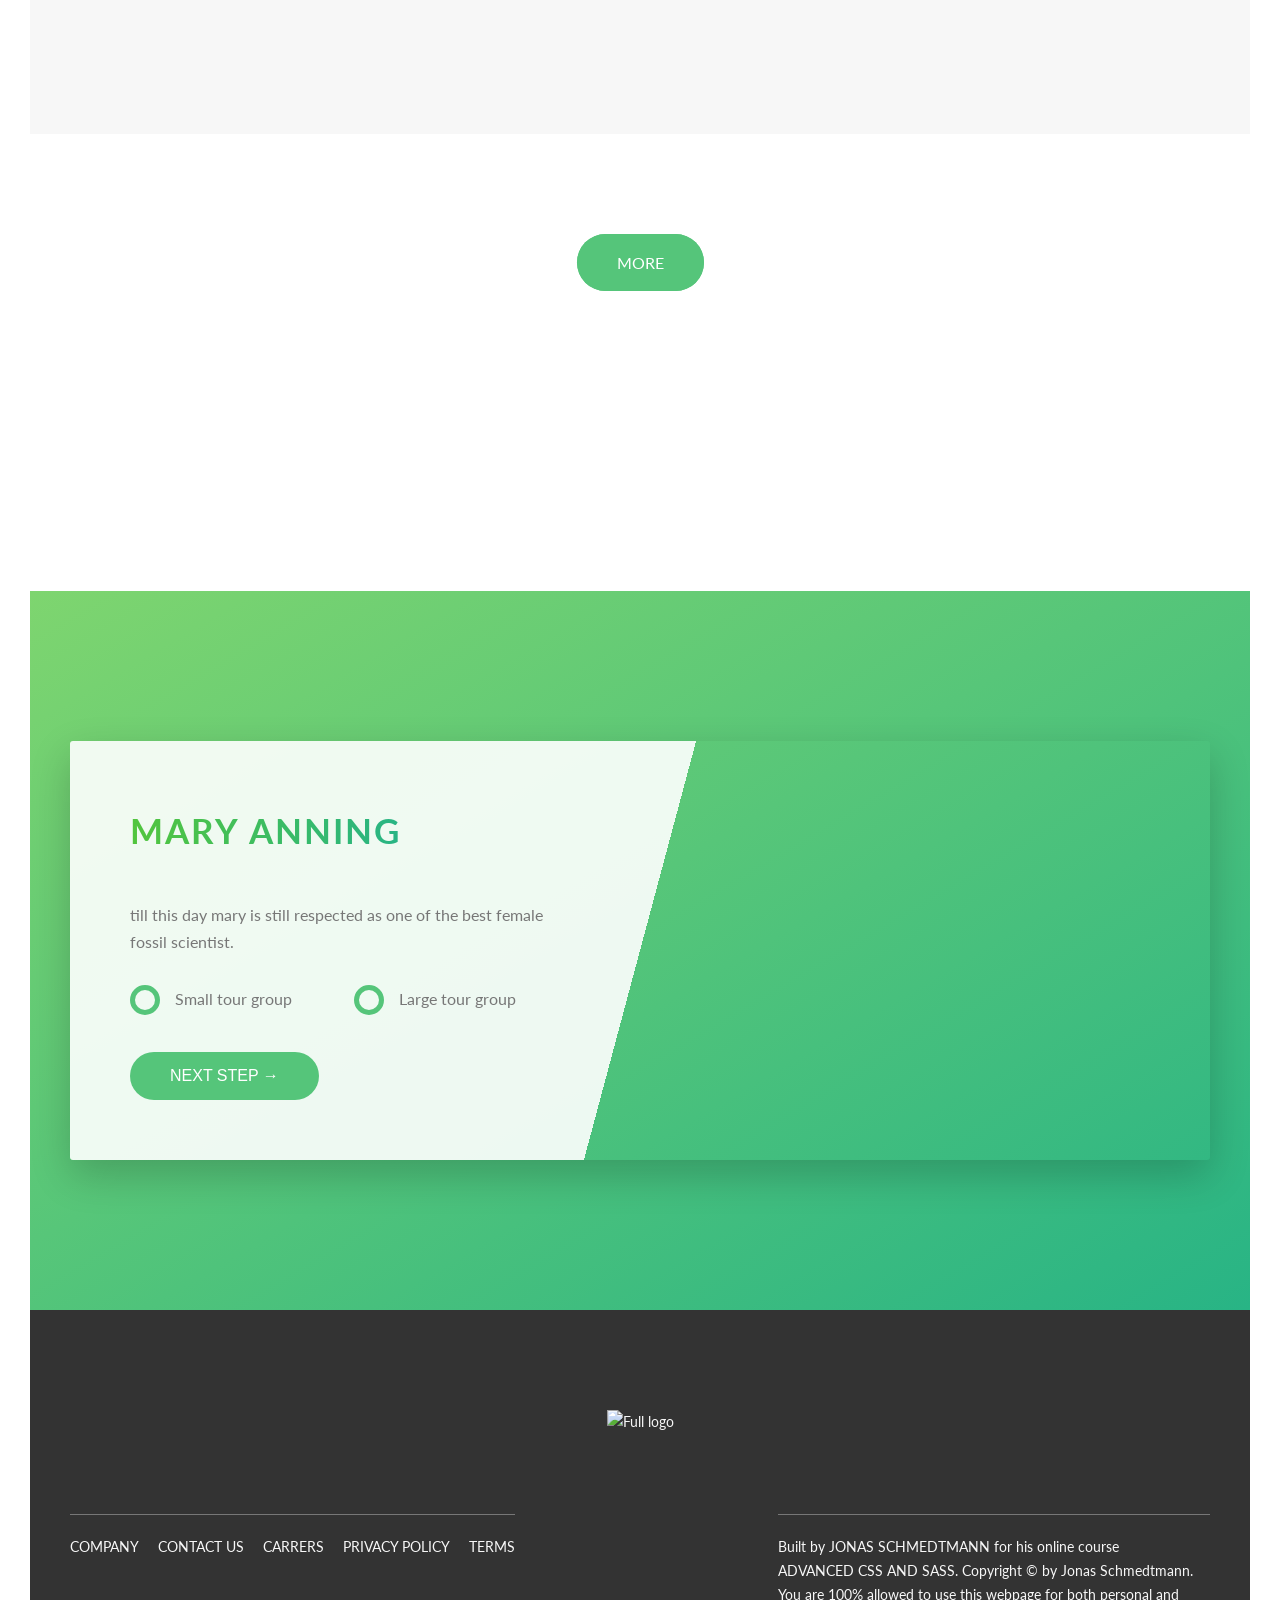
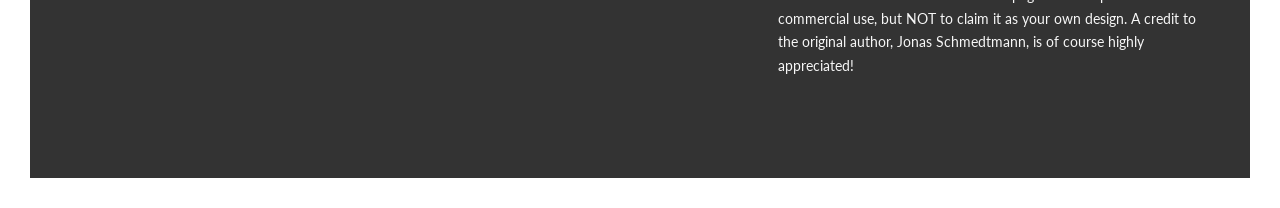
==== commit cf779941: "dont tell- -- is sfsdfxxxxx" ====
--- a/mary anning/landing-page.html
+++ b/mary anning/landing-page.html
@@ -71,13 +71,13 @@
 
                         <h3 class="heading-tertiary u-margin-bottom-small">about mary</h3>
                         <p class="paragraph">
-                     Due to the fact Mary's family was poor, she went out with her father and her brother to go find things she could sell on the beach. Mary was only really intrested in finding 'curiosities' -basically fossils- to sell. One day her father was climbings a rock to find a fossils
-                    .though he suvived he suffered mani injureis and to from a result.   
+                     Due to the fact Mary's family was poor, she went out with her father and her brother to go find things she could sell on the beach. Mary was only really interested in finding 'curiosities' -basically fossils- to sell. One day her father was climbing a rock to find a fossils
+                    .though he survived he suffered many injuries and to from a result.   
 
 
 When she was just 12, they discovered the skull of a mysterious creature poking out from a cliff. They thought it might be a crocodile, but what she had discovered was actually an ancient reptile called an ichthyosaur (which means ‘fish lizard’).
 
-Mary went on to make more incredible discoveries in her life, including a long-necked marine reptile called a plesiosaur and a flying reptile called a Dimorphodon.
+Mary went on to make more incredible discoveries in her life, including a long-necked marine reptile called a plesiosaur and a flying reptile called a Dimorphous.
                         </p>
 
                         <a href="#mary" class="btn-text">Learn more &rarr;</a>
@@ -101,12 +101,12 @@
                                  sizes="(max-width: 56.25em) 20vw, (max-width: 37.5em) 30vw, 300px"
                                  alt="Photo 3"
                                  class="composition__photo composition__photo--p3"
-                                 src="img/sell.jpg>
+                                 src="img/sell.jpg">
 
                             
                             <img src='img/fos1.jpeg' alt="" class="composition__photo composition__photo--p1">
-                            <img src="img/nat-2-large.jpg" alt="" class="composition__photo composition__photo--p2">
-                            <img src="img/nat-3-large.jpg" alt="" class="composition__photo composition__photo--p3">
+                            <img src="img/mary.jpeg" alt="" class="composition__photo composition__photo--p2">
+                            <img src="img/sell.jpg" alt="" class="composition__photo composition__photo--p3">
                          
                         </div>
                     </div>
@@ -115,8 +115,10 @@
 <header id="mary"class="header">
             
            
-             <h1 class="heading-primary--main">
-              did you know that the tongue twister 'she sells sea shells by the seashore' is actually about mary annings
+             <br class="mary">
+             . did you know that the tongue twister 'she sells sea shells by the seashore' is actually about mary annings </br>
+  . mary discovered many fossils including plesiosaur, -fish lizard- ammonite, belemnite, ichthyosaur, coprolite -dinosaur poo- and dimorphous<br>
+  .she made £10/£20 for selling the pterosaur which was allot of money in those days.
              </h1>   
            
 </header>
@@ -127,7 +129,7 @@
                     </h2>
                 </div>
                 <div class="paragraph">
-  Mary loved going fossil hunting and used to sell them on the side of the beach to earn some money. Sometimes, if they were big, she would earn 100-200 pounds, the same as £15,000 today! But then her dad died while climbing a cliff to look for fosils, but this did not stop her and she continued to search for them with her  faithful dog called Tray.
+  Mary loved going fossil hunting and used to sell them on the side of the beach to earn some money. Sometimes, if they were big, she would earn 100-200 pounds, the same as £15,000 today! But then her dad died while climbing a cliff to look for fossils, but this did not stop her and she continued to search for them with her  faithful dog called Tray.
   </div>
             </section>
 
--- a/mary anning/landing.css
+++ b/mary anning/landing.css
@@ -1010,9 +1010,16 @@
 }
 
 .mary{
-font-weight: 900;
-font-size: ;
-
+    display: block;
+    font-size: 6rem;
+    font-weight: 400;
+    letter-spacing: 3.5rem;
+    -webkit-animation-name: moveInLeft;
+    animation-name: moveInLeft;
+    -webkit-animation-duration: 1s;
+    animation-duration: 1s;
+    -webkit-animation-timing-function: ease-out;
+    animation-timing-function: ease-out;
 }
 
 
@@ -1110,6 +1117,11 @@
     transition: -webkit-transform .3s;
     transition: transform .3s;
     transition: transform .3s, -webkit-transform .3s;
+    color: #fff;
+    text-transform: uppercase;
+    -webkit-backface-visibility: hidden;
+    backface-visibility: hidden;
+    margin-bottom: 6rem;
 }
 
 @media only screen and (max-width: 56.25em) {
@@ -1647,8 +1659,13 @@
 only screen and (min-resolution: 192dpi) and (min-width: 37.5em),
 only screen and (min-width: 125em) {
     .header {
-        background-image: -webkit-gradient(linear, left top, right bottom, from(rgba(126, 213, 111, 0.8)), to(rgba(40, 180, 133, 0.8))), url(../img/hero.jpg);
-        background-image: linear-gradient(to right bottom, rgba(126, 213, 111, 0.8), rgba(40, 180, 133, 0.8)), url(../img/hero.jpg);
+        
+        background-image: -webkit-gradient(linear, left top, right bottom, from(rgba(126, 213, 111, 0.8)), to(rgba(40, 180, 133, 0.8))), url(img/mary.jpeg);
+        background-image: linear-gradient(to right bottom, rgba(126, 213, 111, 0.8), rgba(40, 180, 133, 0.8)), url(img/mary.jpeg);
+        background-size: cover;
+        background-position: top;
+        position: relative;
+       
     }
 }
 
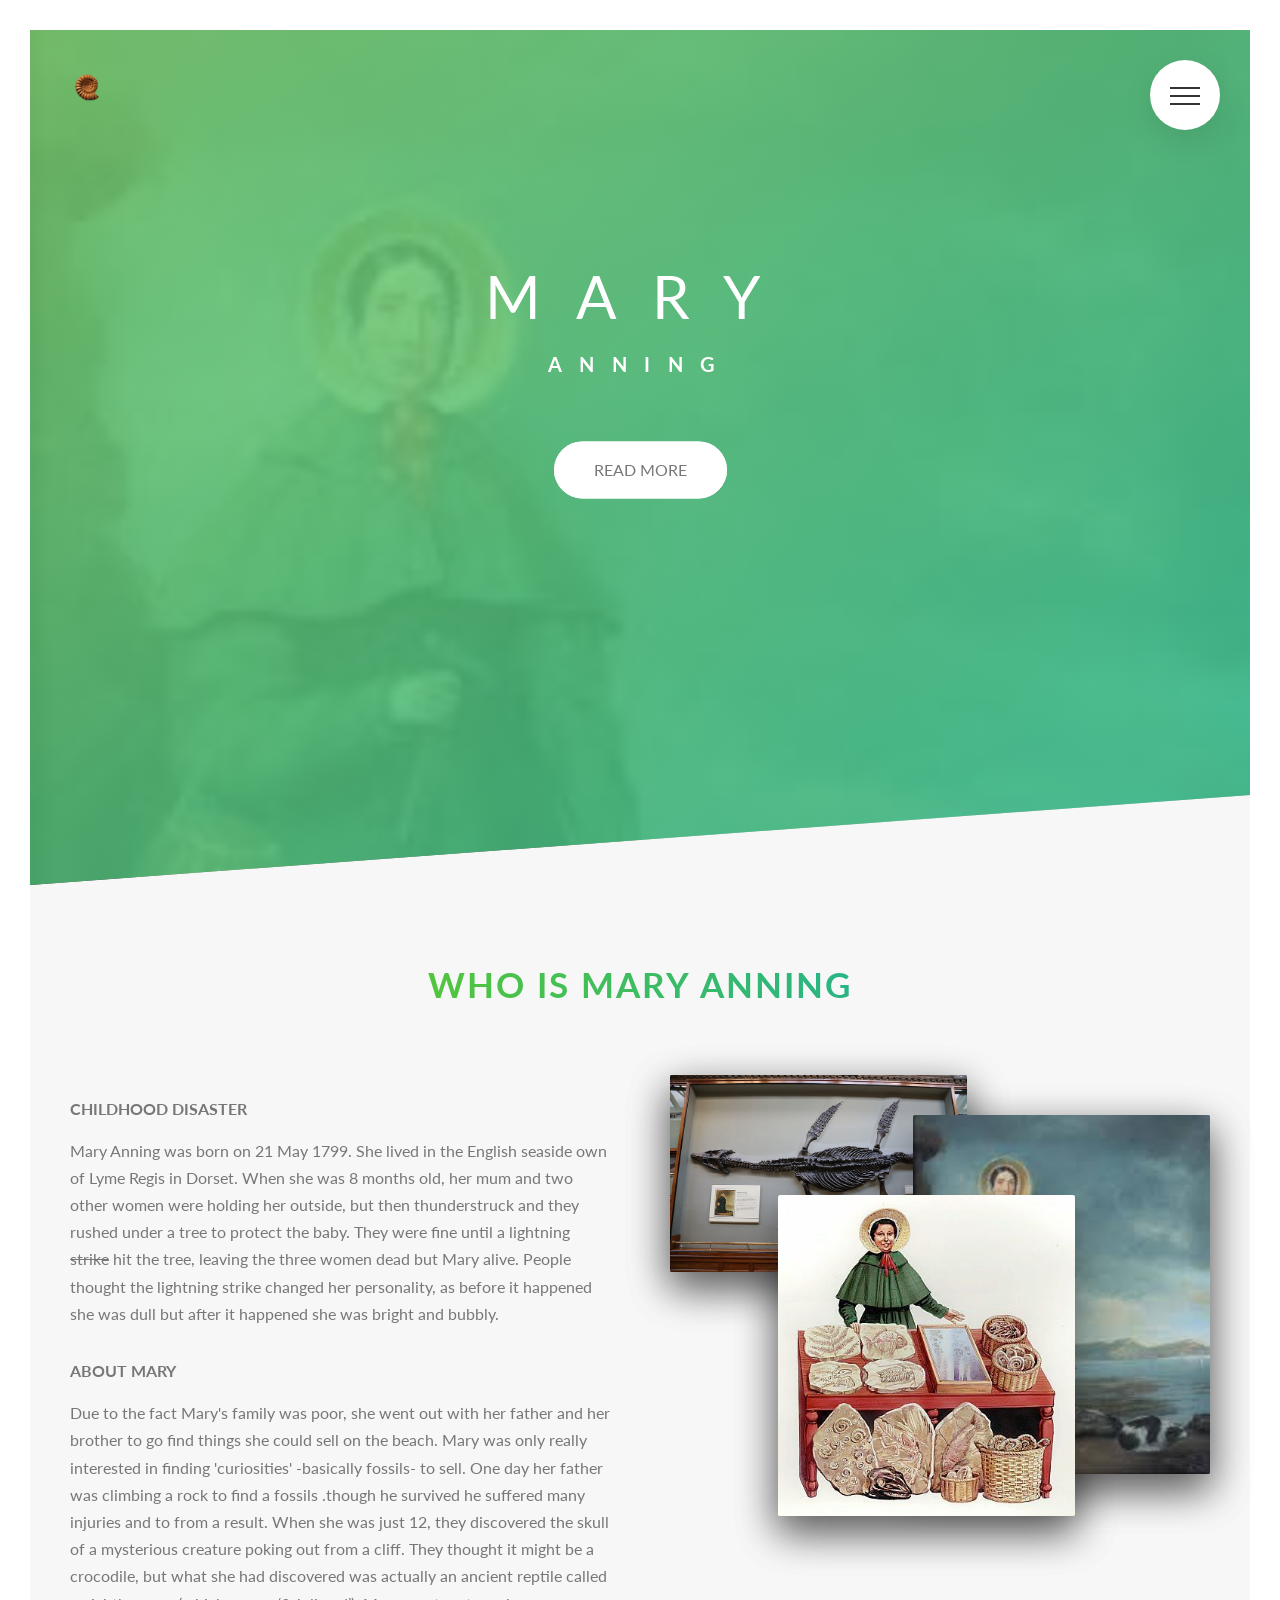
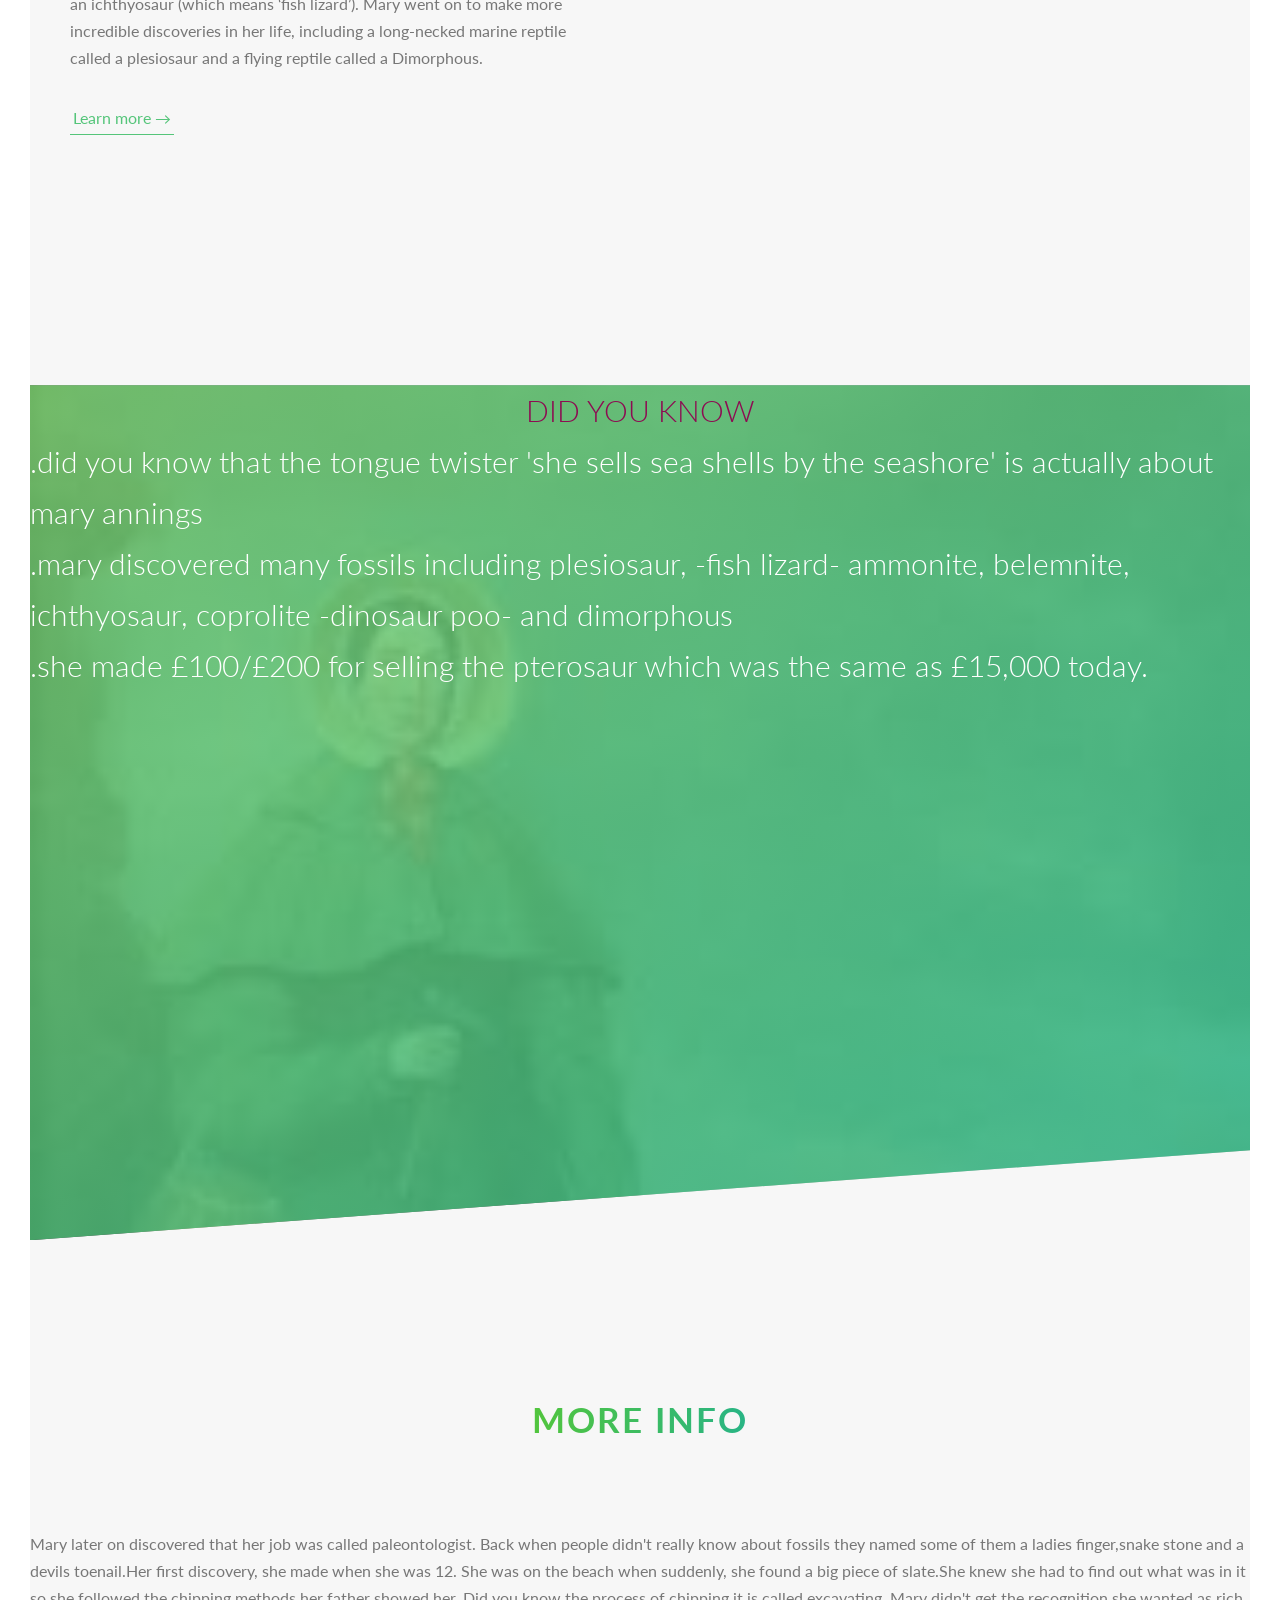
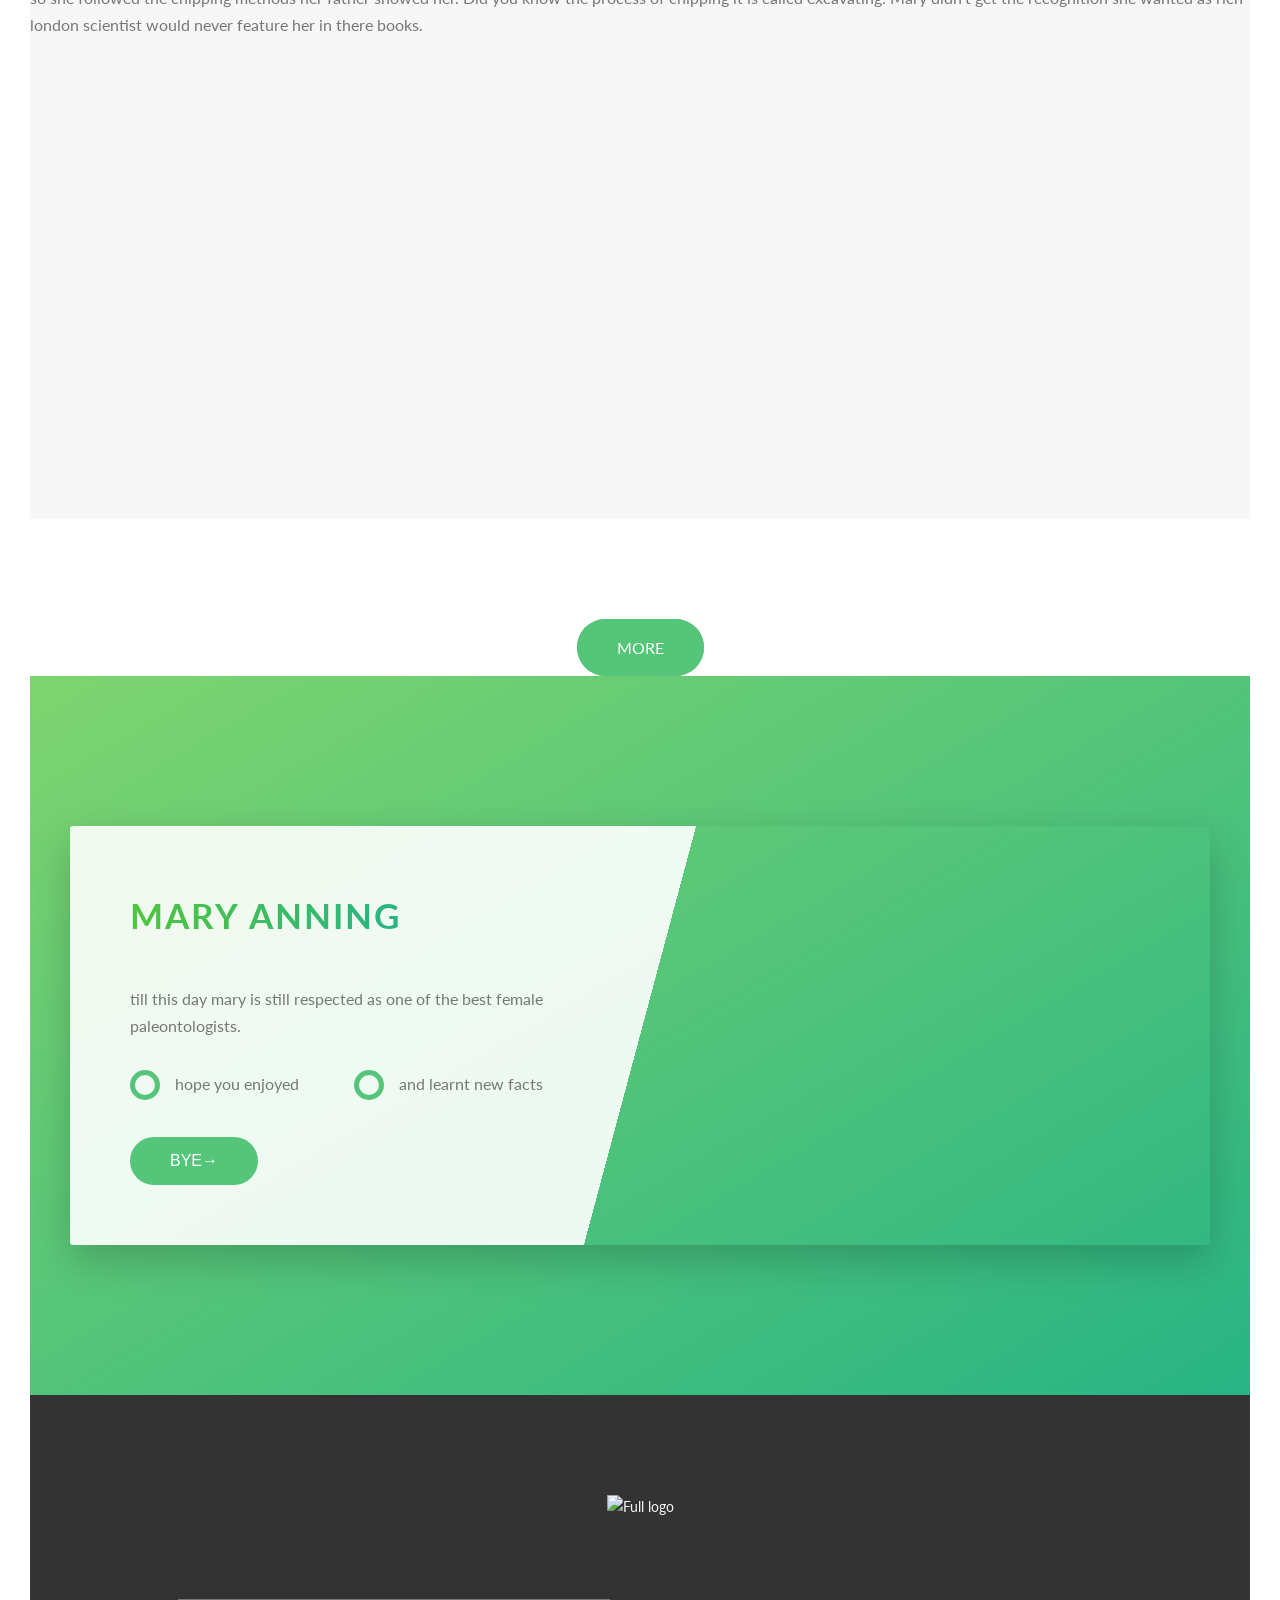
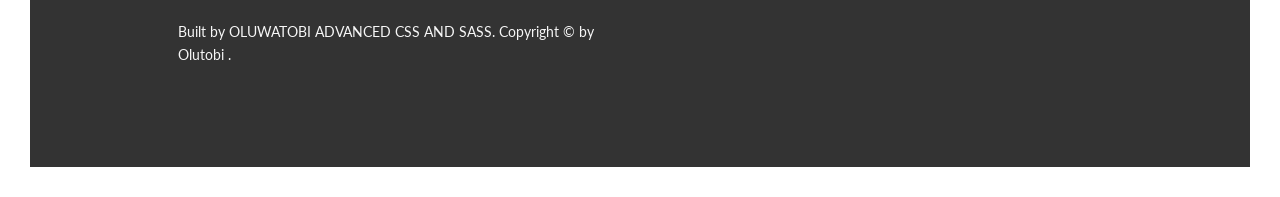
==== commit 244e6662: "update" ====
--- a/mary anning/landing-page.html
+++ b/mary anning/landing-page.html
@@ -115,10 +115,12 @@
 <header id="mary"class="header">
             
            
-             <br class="mary">
-             . did you know that the tongue twister 'she sells sea shells by the seashore' is actually about mary annings </br>
-  . mary discovered many fossils including plesiosaur, -fish lizard- ammonite, belemnite, ichthyosaur, coprolite -dinosaur poo- and dimorphous<br>
-  .she made £10/£20 for selling the pterosaur which was allot of money in those days.
+            
+                <h3 class="mary1">did you know</h3>
+             <h1 class="mary">
+             .did you know that the tongue twister 'she sells sea shells by the seashore' is actually about mary annings <br>
+  .mary discovered many fossils including plesiosaur, -fish lizard- ammonite, belemnite, ichthyosaur, coprolite -dinosaur poo- and dimorphous<br>
+  .she made £100/£200 for selling the pterosaur which was the same as £15,000 today.
              </h1>   
            
 </header>
@@ -128,29 +130,31 @@
                     more info
                     </h2>
                 </div>
+              
+                
                 <div class="paragraph">
-  Mary loved going fossil hunting and used to sell them on the side of the beach to earn some money. Sometimes, if they were big, she would earn 100-200 pounds, the same as £15,000 today! But then her dad died while climbing a cliff to look for fossils, but this did not stop her and she continued to search for them with her  faithful dog called Tray.
-  </div>
-            </section>
-
+  Mary later on discovered that her job was called paleontologist.
+  Back when people didn't really know about fossils they named some of them a ladies finger,snake stone and a devils toenail.Her first discovery, she made when she was 12. She was on the beach when suddenly, she found a big piece of slate.She knew she had to find out what was in it so she followed the chipping methods her father showed her. Did you know the process of chipping it is called <bold>excavating</bold>.
+  Mary didn't get the recognition she wanted as rich london scientist would never feature her in there books.
+  </div> 
+  <section class="section-stories">
+    <div class="bg-video">
+        <video class="bg-video__content" autoplay muted loop>
+            <source src="img/video.mp4" type="video/mp4">
+            <source src="img/video.webm" type="video/webm">
+           
+        </video>
+    </div>
+            </section>
+          
+    
+</section>
                 <div class="u-center-text u-margin-top-huge">
                     <a href="#" class="btn btn--green">more</a>
                 </div>
             </section>
 
-            <section class="section-stories">
-                <div class="bg-video">
-                    <video class="bg-video__content" autoplay muted loop>
-                        <source src="img/video.mp4" type="video/mp4">
-                        <source src="img/video.webm" type="video/webm">
-                        Your browser is not supported!
-                    </video>
-                </div>
-
-            
-
-           
-            </section>
+      
 
             <section class="section-book">
                 <div class="row">
@@ -163,7 +167,7 @@
                                     </h2>
                                 </div>
 <div class="paragraph">
-    till this day mary is still respected as one of the best female fossil scientist.
+    till this day mary is still respected as one of the best female paleontologists.
 </div>
                                 
                                
@@ -172,7 +176,7 @@
                                         <input type="radio" class="form__radio-input" id="small" name="size">
                                         <label for="small" class="form__radio-label">
                                             <span class="form__radio-button"></span>
-                                            Small tour group
+                                         hope you enjoyed
                                         </label>
                                     </div>
 
@@ -180,13 +184,13 @@
                                         <input type="radio" class="form__radio-input" id="large" name="size">
                                         <label for="large" class="form__radio-label">
                                             <span class="form__radio-button"></span>
-                                            Large tour group
+                                           and learnt new facts
                                         </label>
                                     </div>
                                 </div>
 
                                 <div class="form__group">
-                                    <button class="btn btn--green">Next step &rarr;</button>
+                                    <button class="btn btn--green">bye&rarr;</button>
                                 </div>
                             </form>
                         </div>
@@ -208,54 +212,18 @@
                 
             </div>
             <div class="row">
-                <div class="col-1-of-2">
-                    <div class="footer__navigation">
-                        <ul class="footer__list">
-                            <li class="footer__item"><a href="#" class="footer__link">Company</a></li>
-                            <li class="footer__item"><a href="#" class="footer__link">Contact us</a></li>
-                            <li class="footer__item"><a href="#" class="footer__link">Carrers</a></li>
-                            <li class="footer__item"><a href="#" class="footer__link">Privacy policy</a></li>
-                            <li class="footer__item"><a href="#" class="footer__link">Terms</a></li>
-                        </ul>
-                    </div>
-                </div>
+                
                 <div class="col-1-of-2">
                     <p class="footer__copyright">
-                        Built by <a href="#" class="footer__link">Jonas Schmedtmann</a> for his online course <a href="#" class="footer__link">Advanced CSS and Sass</a>.
-                        Copyright &copy; by Jonas Schmedtmann. You are 100% allowed to use this webpage for both personal
-                        and commercial use, but NOT to claim it as your own design. A credit to the original author, Jonas
-                        Schmedtmann, is of course highly appreciated!
+                        Built by <a href="#" class="footer__link">oluwatobi</a>  <a href="#" class="footer__link">Advanced CSS and Sass</a>.
+                        Copyright &copy; by Olutobi . 
+                        
                     </p>
                 </div>
             </div>
         </footer>
 
-        <div class="popup" id="popup">
-            <div class="popup__content">
-                <div class="popup__left">
-                    <img src="img/nat-8.jpg" alt="Tour photo" class="popup__img">
-                    <img src="img/nat-9.jpg" alt="Tour photo" class="popup__img">
-                </div>
-                <div class="popup__right">
-                    <a href="#section-tours" class="popup__close">&times;</a>
-                    <h2 class="heading-secondary u-margin-bottom-small">Start booking now</h2>
-                    <h3 class="heading-tertiary u-margin-bottom-small">Important &ndash; Please read these terms before booking</h3>
-                    <p class="popup__text">
-                        Lorem ipsum dolor sit amet, consectetur adipiscing elit, sed do eiusmod tempor incididunt ut labore et dolore magna aliqua.
-                        Sed sed risus pretium quam. Aliquam sem et tortor consequat id. Volutpat odio facilisis mauris sit
-                        amet massa vitae. Mi bibendum neque egestas congue. Placerat orci nulla pellentesque dignissim enim
-                        sit. Vitae semper quis lectus nulla at volutpat diam ut venenatis. Malesuada pellentesque elit eget
-                        gravida cum sociis natoque penatibus et. Proin fermentum leo vel orci porta non pulvinar neque laoreet.
-                        Gravida neque convallis a cras semper. Molestie at elementum eu facilisis sed odio morbi quis. Faucibus
-                        vitae aliquet nec ullamcorper sit amet risus nullam eget. Nam libero justo laoreet sit. Amet massa
-                        vitae tortor condimentum lacinia quis vel eros donec. Sit amet facilisis magna etiam. Imperdiet sed
-                        euismod nisi porta.
-                    </p>
-                    <a href="#" class="btn btn--green">Book now</a>
-                </div>
-            </div>
-        </div>
-
+       
         <!--
         <section class="grid-test">
             <div class="row">
--- a/mary anning/landing.css
+++ b/mary anning/landing.css
@@ -1011,17 +1011,20 @@
 
 .mary{
     display: block;
-    font-size: 6rem;
-    font-weight: 400;
-    letter-spacing: 3.5rem;
-    -webkit-animation-name: moveInLeft;
-    animation-name: moveInLeft;
-    -webkit-animation-duration: 1s;
-    animation-duration: 1s;
-    -webkit-animation-timing-function: ease-out;
-    animation-timing-function: ease-out;
-}
-
+    font-size: 3rem;
+    font-weight: 300;
+  color:white;
+}
+
+.mary1{
+    text-align:center;
+    color:rgb(141, 11, 82);
+    display: block;
+    font-size: 3rem;
+    font-weight: 300;
+    text-transform:uppercase ;
+  
+}
 
 
 .composition {
@@ -1104,6 +1107,7 @@
     -webkit-transform: scale(0.95);
     transform: scale(0.95);
 }
+
 
 .feature-box {
     background-color: rgba(255, 255, 255, 0.8);
@@ -1649,8 +1653,8 @@
 
 @supports ((-webkit-clip-path: polygon(0 0)) or (clip-path: polygon(0 0))) or (-webkit-clip-path: polygon(0 0)) {
     .header {
-        -webkit-clip-path: polygon(0 0, 100% 0, 100% 75vh, 0 100%);
-        clip-path: polygon(0 0, 100% 0, 100% 75vh, 0 100%);
+        -webkit-clip-path: polygon(0 0, 100% 0, 100% 85vh, 0 100%);
+        clip-path: polygon(0 0, 100% 0, 100% 85vh, 0 100%);
         height: 95vh;
     }
 }
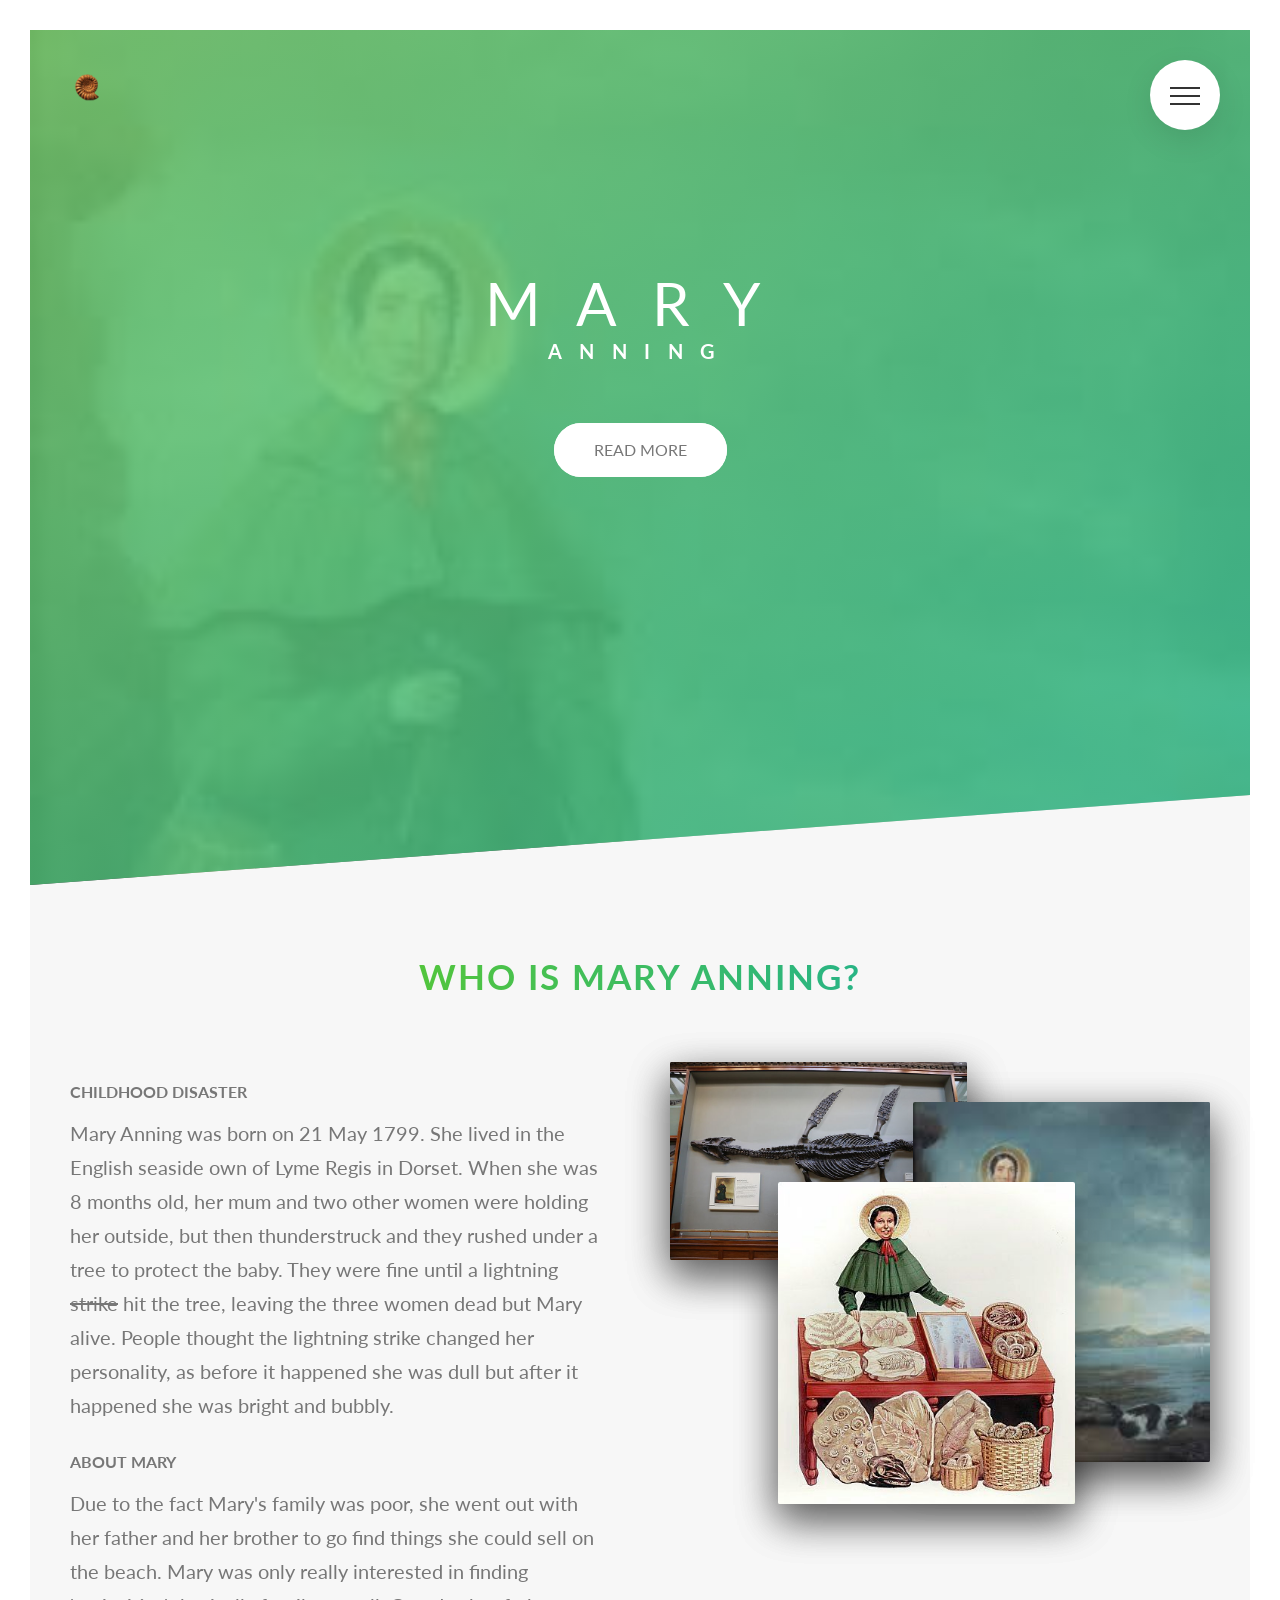
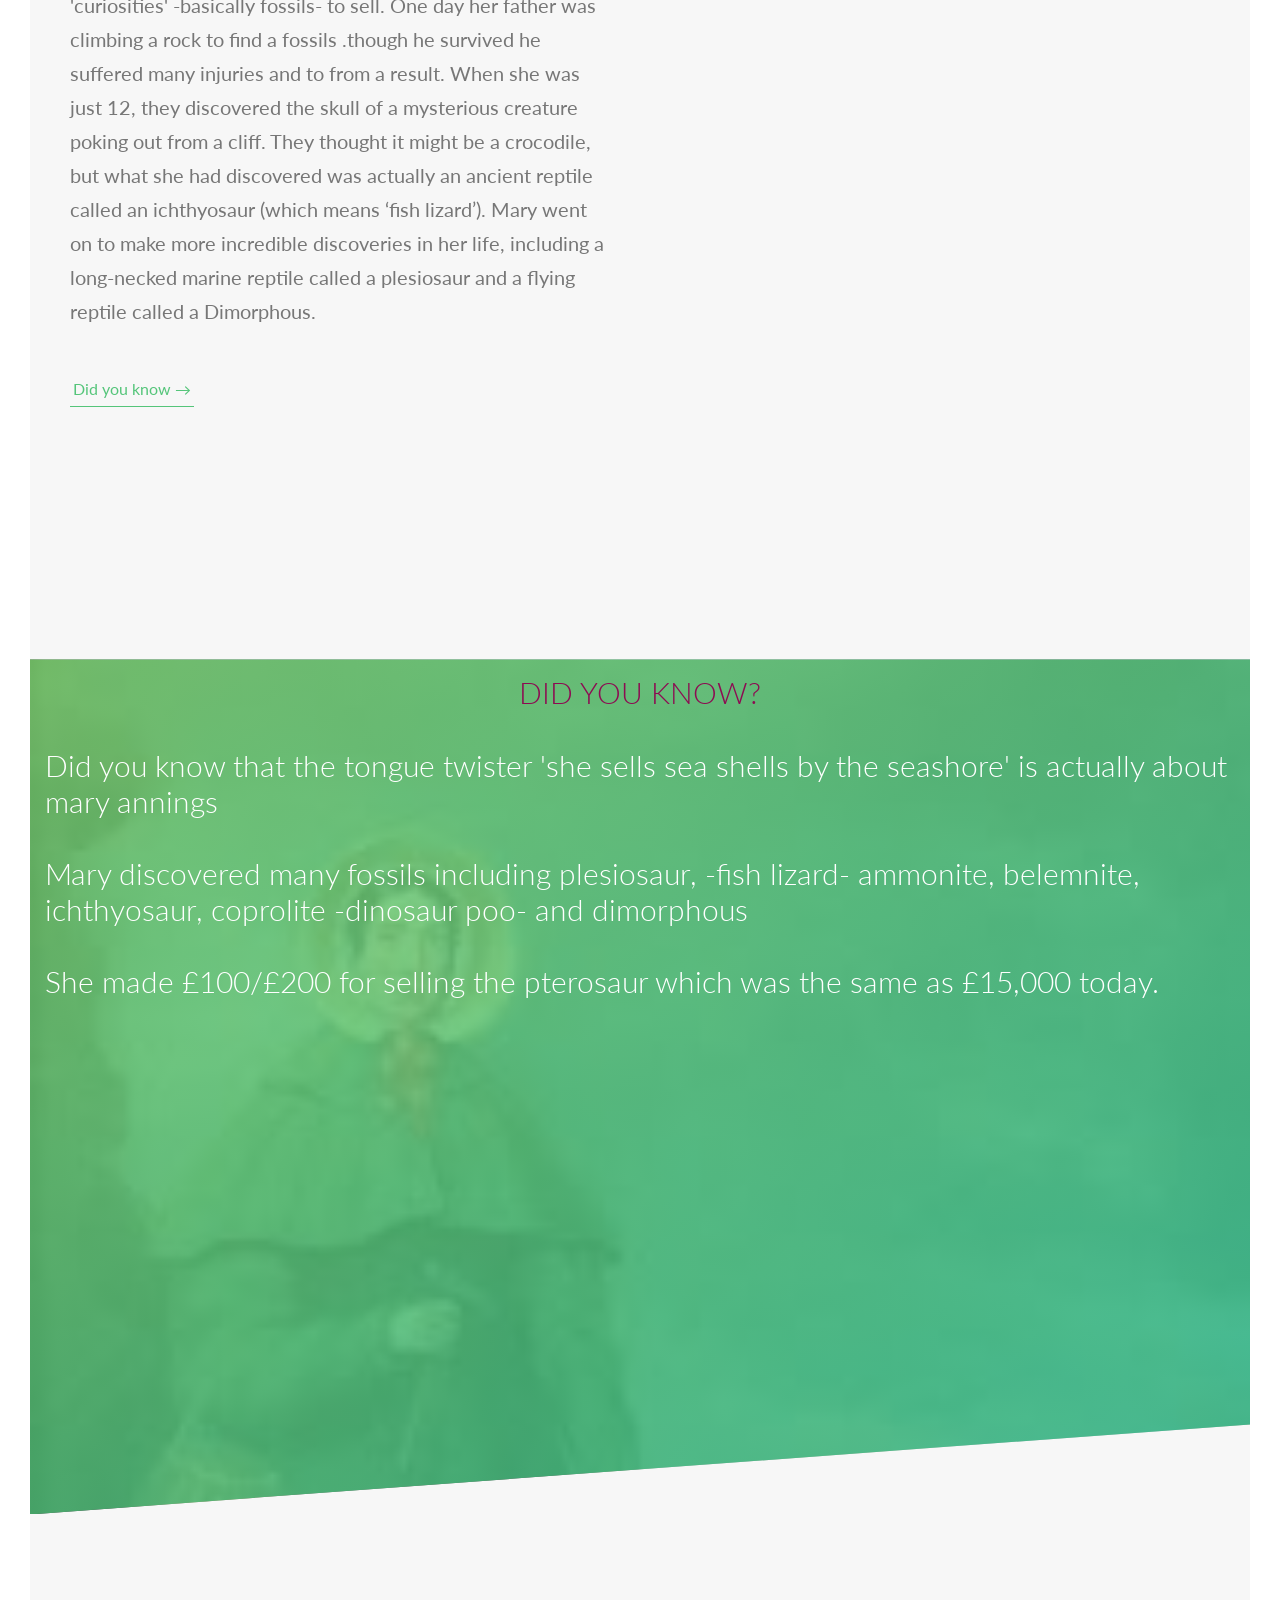
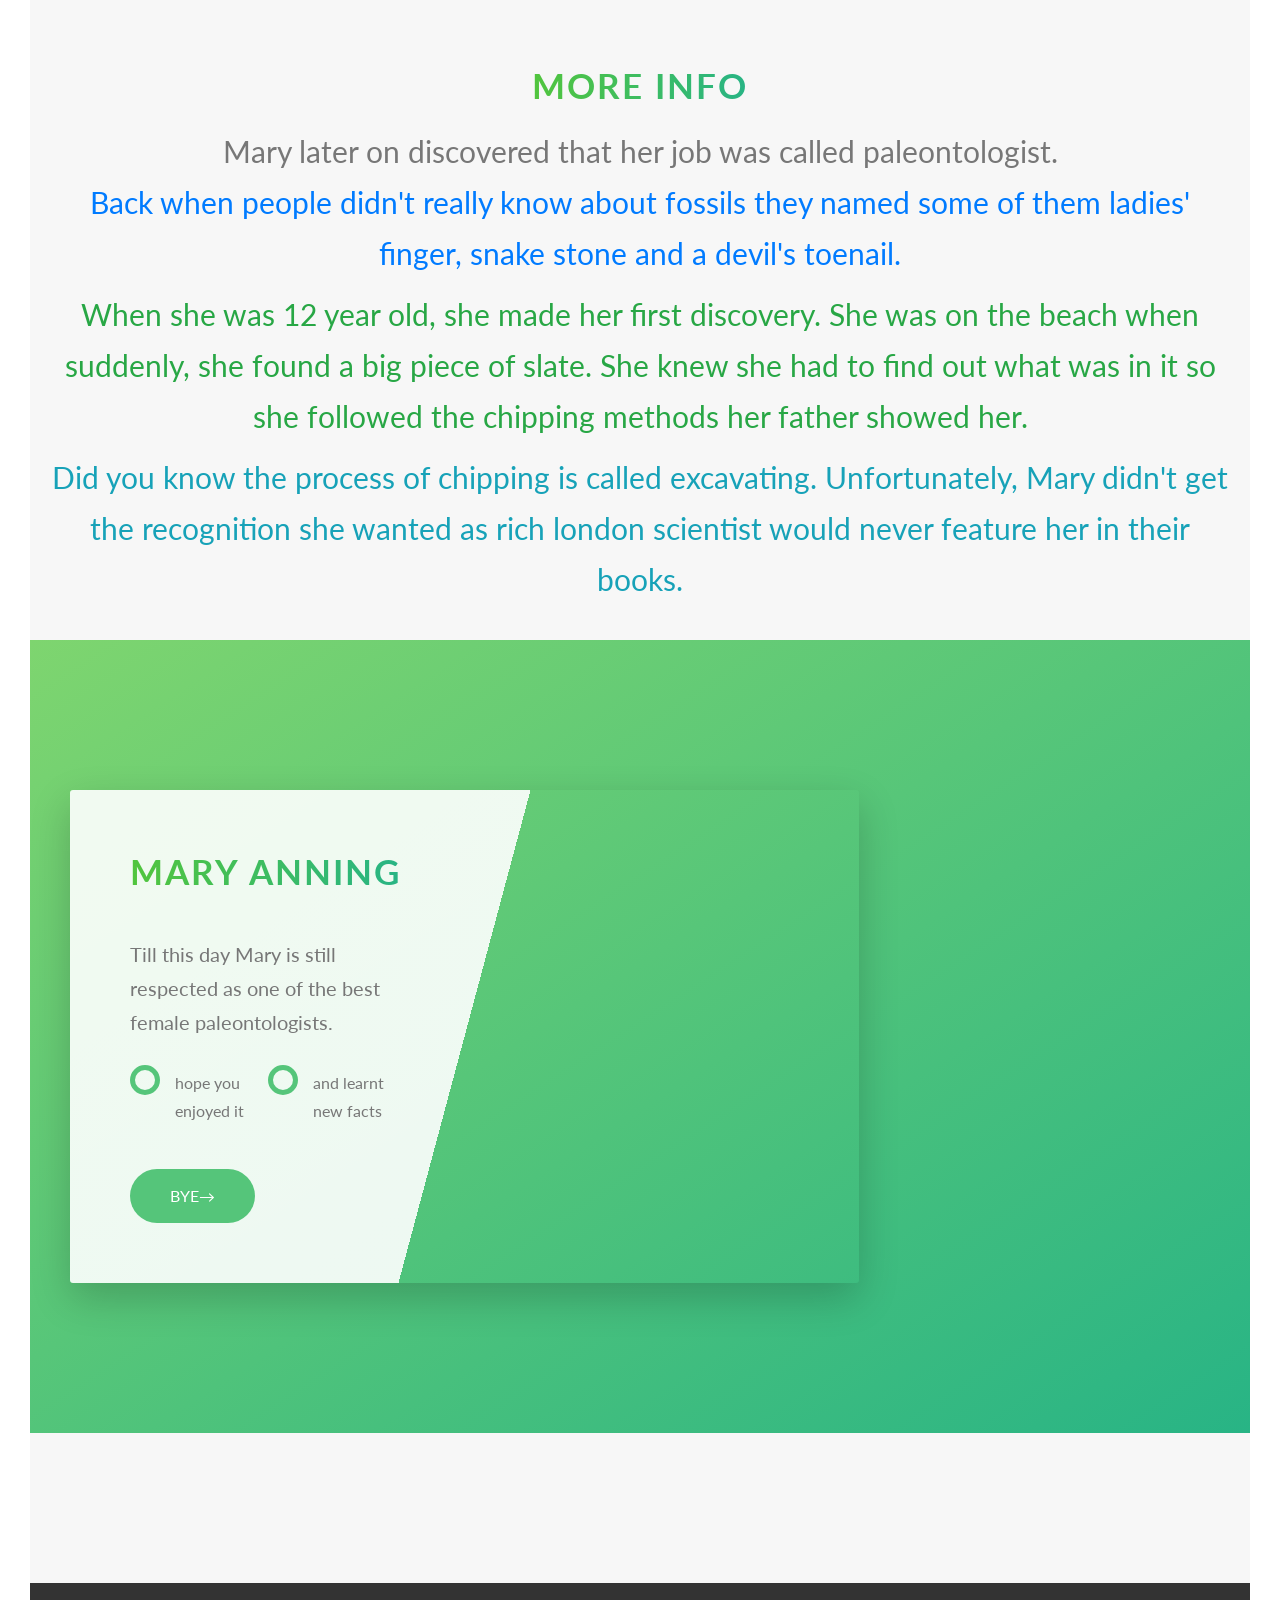
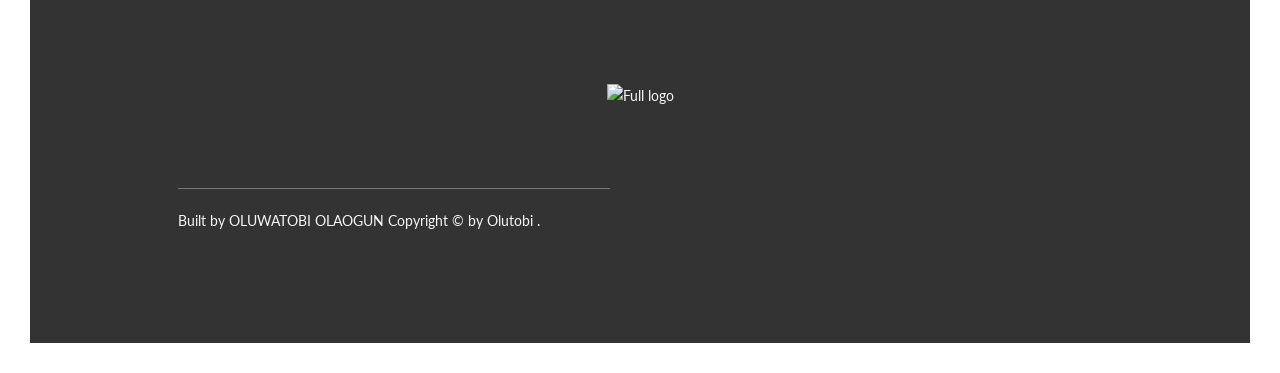
==== commit 6aa1b55a: "design chnges" ====
--- a/mary anning/landing-page.html
+++ b/mary anning/landing-page.html
@@ -7,12 +7,14 @@
 
         <link href="https://fonts.googleapis.com/css?family=Lato:100,300,400,700,900" rel="stylesheet">
 
+        <link rel="stylesheet" href="https://stackpath.bootstrapcdn.com/bootstrap/4.4.1/css/bootstrap.min.css" integrity="sha384-Vkoo8x4CGsO3+Hhxv8T/Q5PaXtkKtu6ug5TOeNV6gBiFeWPGFN9MuhOf23Q9Ifjh" crossorigin="anonymous">
+
         <!--<link rel="stylesheet" href="css/icon-font.css">-->
 
         <link rel="stylesheet" href="landing.css">
         <link rel="shortcut icon" type="image/png" href="img/favicon.png">
         
-        <title>Mary anning</title>
+        <title>Mary Anning</title>
     </head>
 
     <body>
@@ -27,11 +29,11 @@
 
             <nav class="navigation__nav">
                 <ul class="navigation__list">
-                    <li class="navigation__item"><a href="#" class="navigation__link"><span>01</span>About Natous</a></li>
-                    <li class="navigation__item"><a href="#" class="navigation__link"><span>02</span>Your benfits</a></li>
-                    <li class="navigation__item"><a href="#" class="navigation__link"><span>03</span>Popular tours</a></li>
-                    <li class="navigation__item"><a href="#" class="navigation__link"><span>04</span>Stories</a></li>
-                    <li class="navigation__item"><a href="#" class="navigation__link"><span>05</span>Book now</a></li>
+                    <li class="navigation__item"><a href="#head1" class="navigation__link"><span>01</span>Who is Mary Anning</a></li>
+                    <li class="navigation__item"><a href="#mary1" class="navigation__link"><span>02</span>Did you know</a></li>
+                    <li class="navigation__item"><a href="#" class="navigation__link"><span>03</span>More Info</a></li>
+                    <li class="navigation__item"><a href="#" class="navigation__link"><span>04</span>Quiz</a></li>
+                   
                     </ul>
             </nav>
         </div>
@@ -43,24 +45,24 @@
 
             <div class="header__text-box">
                 <h1 class="heading-primary">
-                    <span class="heading-primary--main">mary</span>
-                    <span class="heading-primary--sub">anning</span>
+                    <span class="heading-primary--main">Mary</span>
+                    <span class="heading-primary--sub">Anning</span>
                 </h1>
 
-                <a href="#section-about" class="btn btn--white btn--animated"> read more</a>
+                <a href="#section-about" class="btn btn--white btn--animated"> Read more</a>
             </div>
         </header>
 
         <main>
             <section id="section-about" class=" section-about">
                 <div class="u-center-text u-margin-bottom-big">
-                    <h2 class="heading-secondary">
-                       Who is mary anning
+                    <h2 id="head1" class="heading-secondary">
+                       Who is Mary Anning?
                     </h2>
                 </div>
 
                 <div class="row">
-                    <div class="col-1-of-2">
+                    <div class="col-1-of-2 textSize ">
                         <h3 class="heading-tertiary u-margin-bottom-small">childhood disaster</h3>
                         <p class="paragraph">
                          Mary Anning was born on 21 May 1799. She lived in the English seaside own of Lyme Regis in Dorset. When she was 8 months old, her mum and two other women were holding her outside, but then thunderstruck and they rushed under a tree to protect the baby. They were fine until a lightning <strike>strike</strike> hit the tree, leaving the three women dead but Mary alive. People thought the lightning strike changed her personality, as before it happened she was dull but after it happened she was bright and bubbly.
@@ -70,7 +72,7 @@
                         </p>
 
                         <h3 class="heading-tertiary u-margin-bottom-small">about mary</h3>
-                        <p class="paragraph">
+                        <p class="paragraph textSize ">
                      Due to the fact Mary's family was poor, she went out with her father and her brother to go find things she could sell on the beach. Mary was only really interested in finding 'curiosities' -basically fossils- to sell. One day her father was climbing a rock to find a fossils
                     .though he survived he suffered many injuries and to from a result.   
 
@@ -80,7 +82,7 @@
 Mary went on to make more incredible discoveries in her life, including a long-necked marine reptile called a plesiosaur and a flying reptile called a Dimorphous.
                         </p>
 
-                        <a href="#mary" class="btn-text">Learn more &rarr;</a>
+                        <a href="#mary" class="btn-text">Did you know &rarr;</a>
                     </div>
                     <div class="col-1-of-2">
                         <div class="composition">
@@ -116,45 +118,30 @@
             
            
             
-                <h3 class="mary1">did you know</h3>
+                <h2 id='mary1' class="mary1 pt-4">Did you know?</h2><br>
              <h1 class="mary">
-             .did you know that the tongue twister 'she sells sea shells by the seashore' is actually about mary annings <br>
-  .mary discovered many fossils including plesiosaur, -fish lizard- ammonite, belemnite, ichthyosaur, coprolite -dinosaur poo- and dimorphous<br>
-  .she made £100/£200 for selling the pterosaur which was the same as £15,000 today.
+                <ul class="m-4">
+                    <li>Did you know that the tongue twister 'she sells sea shells by the seashore' is actually about mary annings </li><br>
+                    <li>Mary discovered many fossils including plesiosaur, -fish lizard- ammonite, belemnite, ichthyosaur, coprolite -dinosaur poo- and dimorphous</li><br>
+                    <li>She made £100/£200 for selling the pterosaur which was the same as £15,000 today.</li>
+                </ul>
              </h1>   
            
 </header>
             <section class="section-tours" id="section-tours">
-                <div class="u-center-text u-margin-bottom-big">
-                    <h2 class="heading-secondary">
-                    more info
-                    </h2>
+                <div class="u-center-text">
+                    <h1 class="heading-secondary">
+                    <u>more info</u>
+                    </h1>
                 </div>
               
                 
-                <div class="paragraph">
+                <div class="textSize text-center m-4 pb-3">
   Mary later on discovered that her job was called paleontologist.
-  Back when people didn't really know about fossils they named some of them a ladies finger,snake stone and a devils toenail.Her first discovery, she made when she was 12. She was on the beach when suddenly, she found a big piece of slate.She knew she had to find out what was in it so she followed the chipping methods her father showed her. Did you know the process of chipping it is called <bold>excavating</bold>.
-  Mary didn't get the recognition she wanted as rich london scientist would never feature her in there books.
+  <p class="text-primary">Back when people didn't really know about fossils they named some of them ladies' finger, snake stone and a devil's toenail.</p> <p class="text-success">When she was 12 year old, she made her first discovery. She was on the beach when suddenly, she found a big piece of slate. She knew she had to find out what was in it so she followed the chipping methods her father showed her.</p> <p class="text-info"> Did you know the process of chipping is called <bold>excavating</bold>.
+  Unfortunately, Mary didn't get the recognition she wanted as rich london scientist would never feature her in their books.</p>
   </div> 
-  <section class="section-stories">
-    <div class="bg-video">
-        <video class="bg-video__content" autoplay muted loop>
-            <source src="img/video.mp4" type="video/mp4">
-            <source src="img/video.webm" type="video/webm">
-           
-        </video>
-    </div>
-            </section>
-          
-    
-</section>
-                <div class="u-center-text u-margin-top-huge">
-                    <a href="#" class="btn btn--green">more</a>
-                </div>
-            </section>
-
-      
+  
 
             <section class="section-book">
                 <div class="row">
@@ -167,7 +154,7 @@
                                     </h2>
                                 </div>
 <div class="paragraph">
-    till this day mary is still respected as one of the best female paleontologists.
+    Till this day Mary is still respected as one of the best female paleontologists.
 </div>
                                 
                                
@@ -176,7 +163,7 @@
                                         <input type="radio" class="form__radio-input" id="small" name="size">
                                         <label for="small" class="form__radio-label">
                                             <span class="form__radio-button"></span>
-                                         hope you enjoyed
+                                         hope you enjoyed it
                                         </label>
                                     </div>
 
@@ -215,7 +202,7 @@
                 
                 <div class="col-1-of-2">
                     <p class="footer__copyright">
-                        Built by <a href="#" class="footer__link">oluwatobi</a>  <a href="#" class="footer__link">Advanced CSS and Sass</a>.
+                        Built by <a href="#" class="footer__link">oluwatobi olaogun</a>  
                         Copyright &copy; by Olutobi . 
                         
                     </p>
--- a/mary anning/landing.css
+++ b/mary anning/landing.css
@@ -10,6 +10,10 @@
     font-weight: normal;
     font-style: normal;
 
+}
+
+.textSize {
+    font-size: 3rem;
 }
 
 [data-icon]:before {
@@ -843,7 +847,7 @@
 }
 
 .paragraph {
-    font-size: 1.6rem;
+    font-size: 2.0rem;
 }
 
 .paragraph:not(:last-child) {
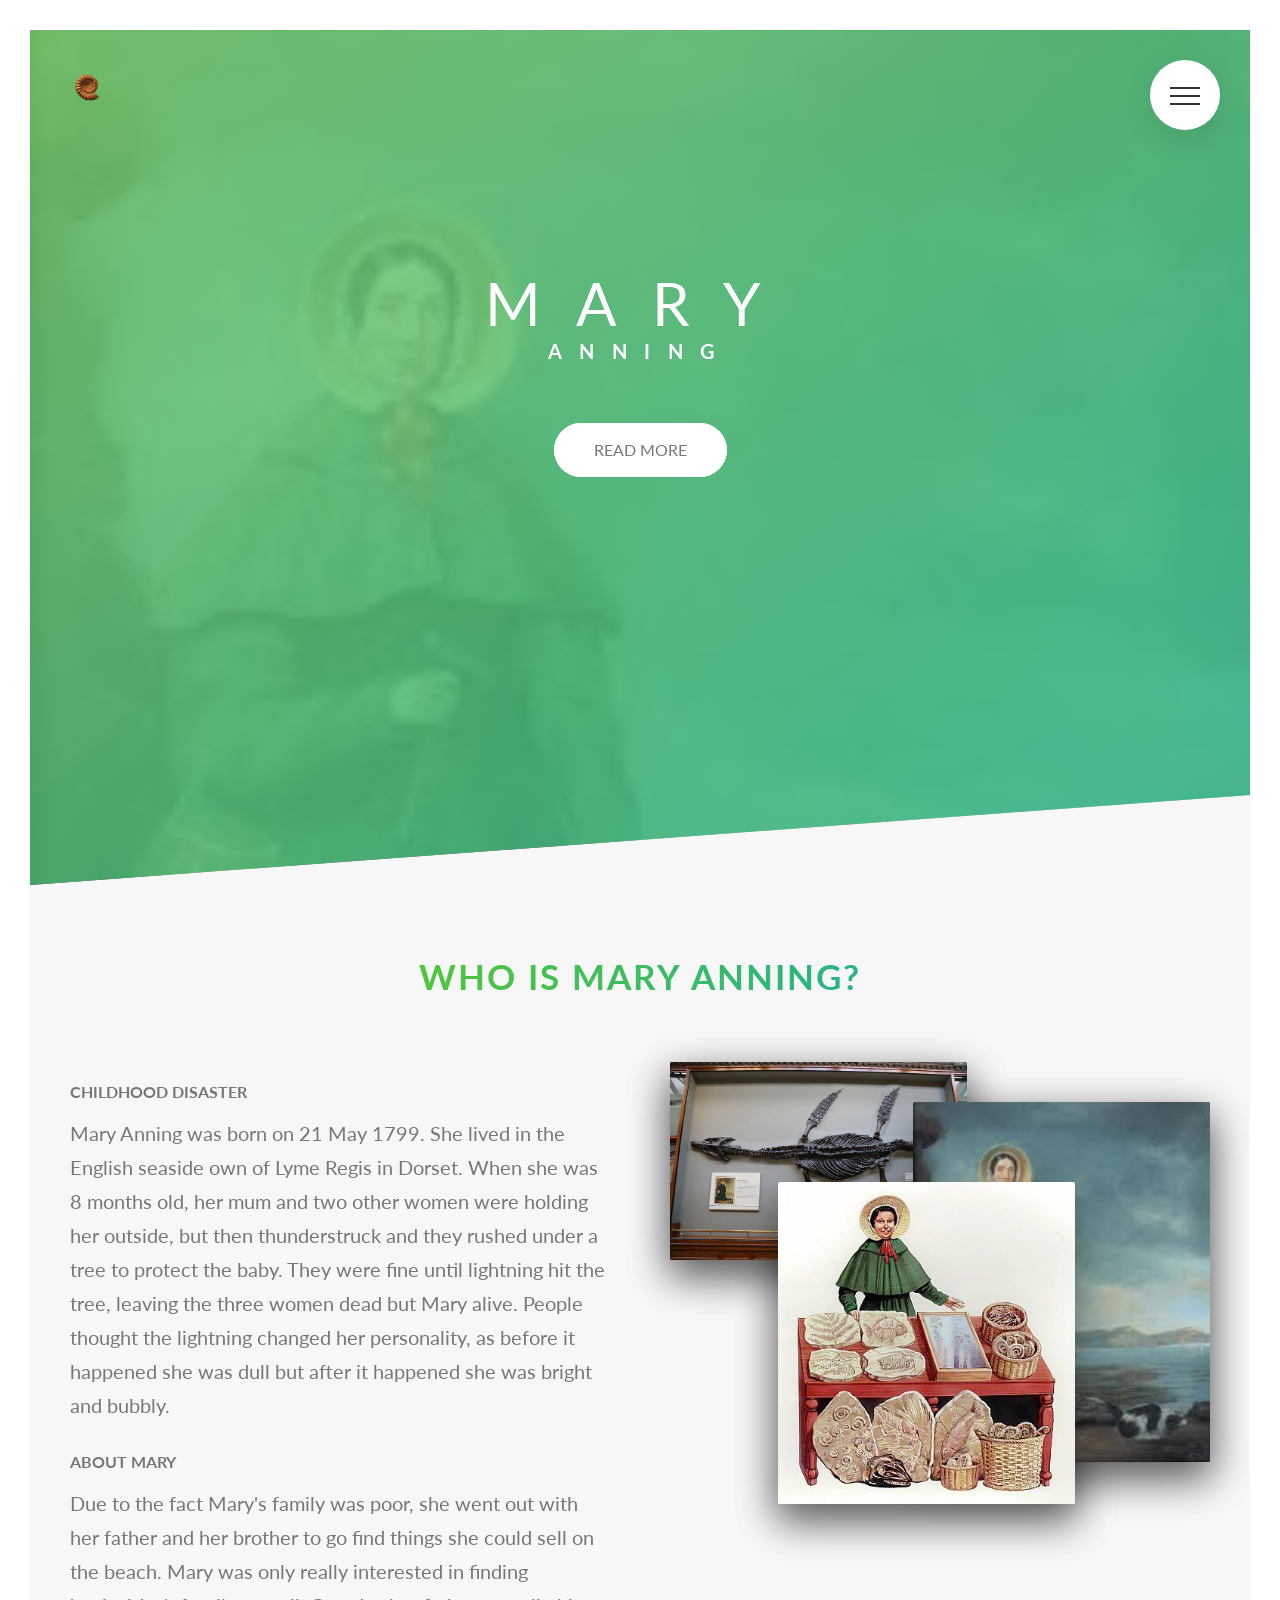
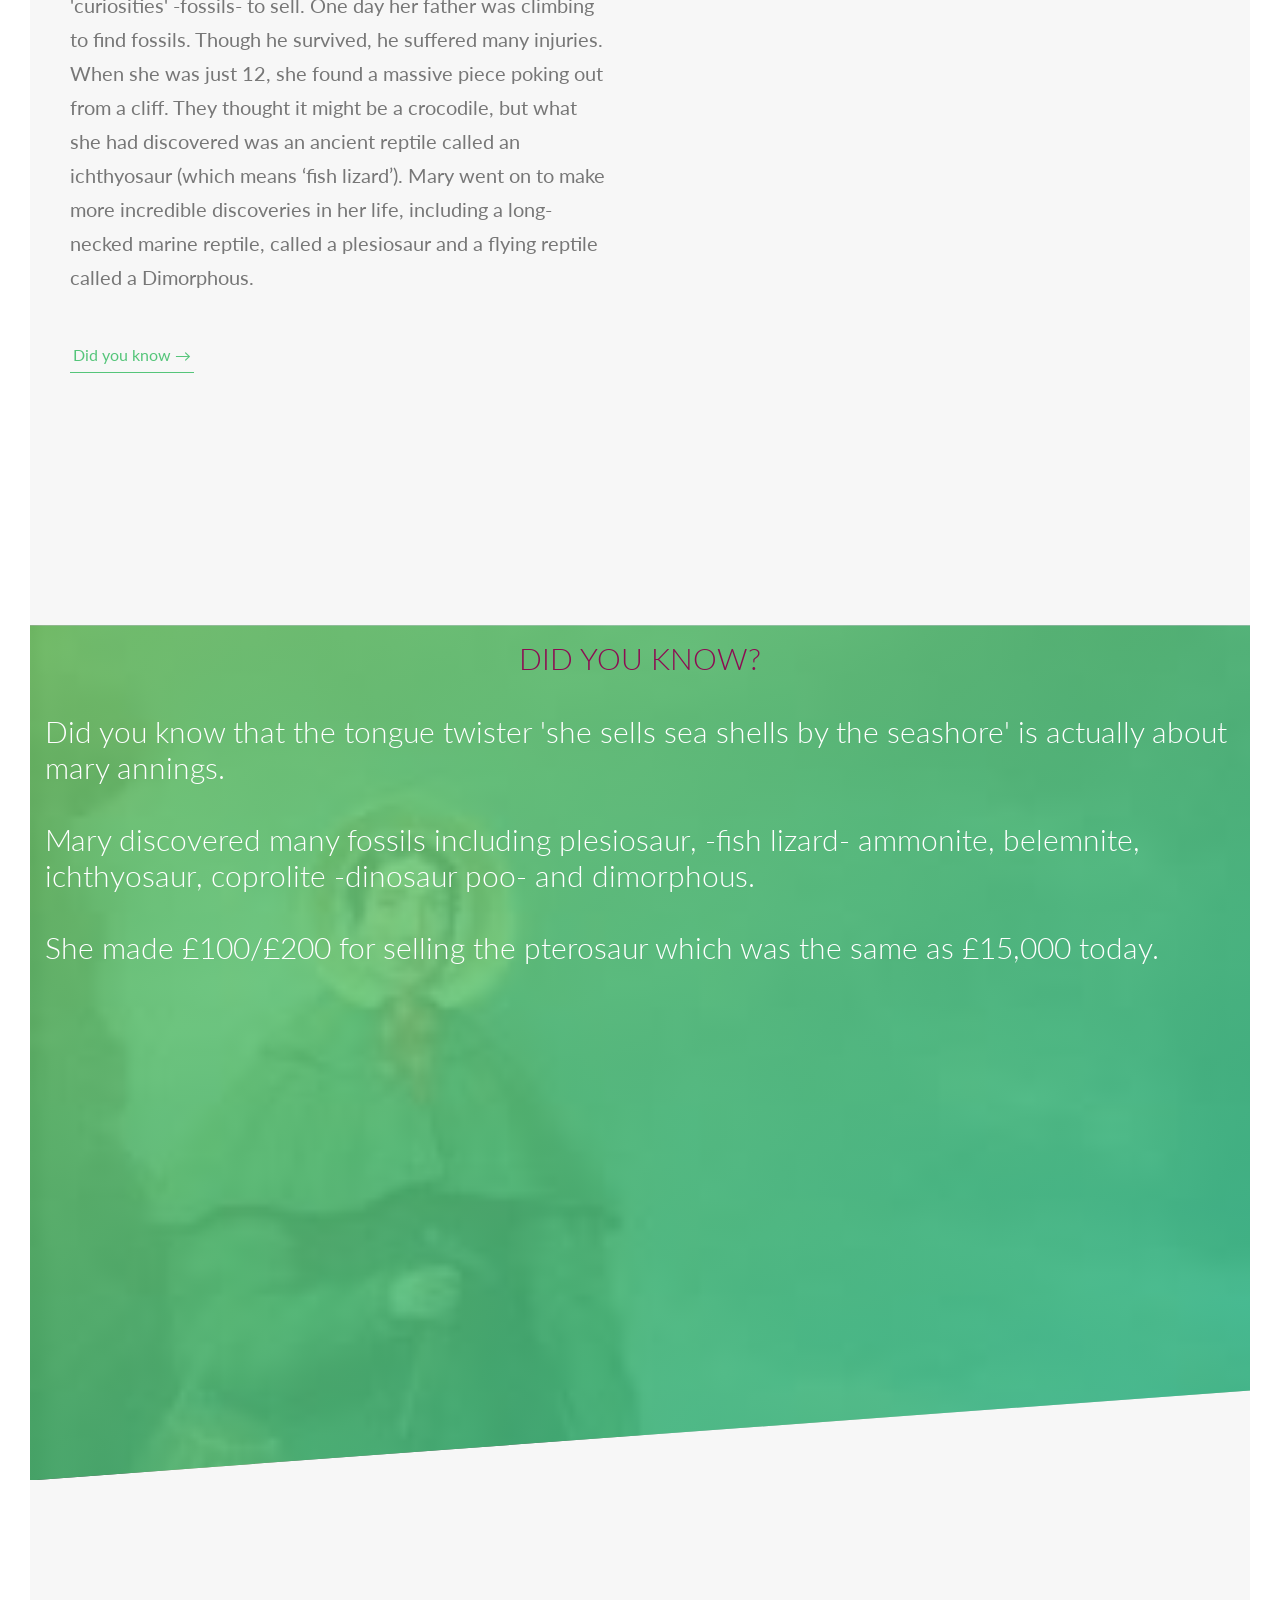
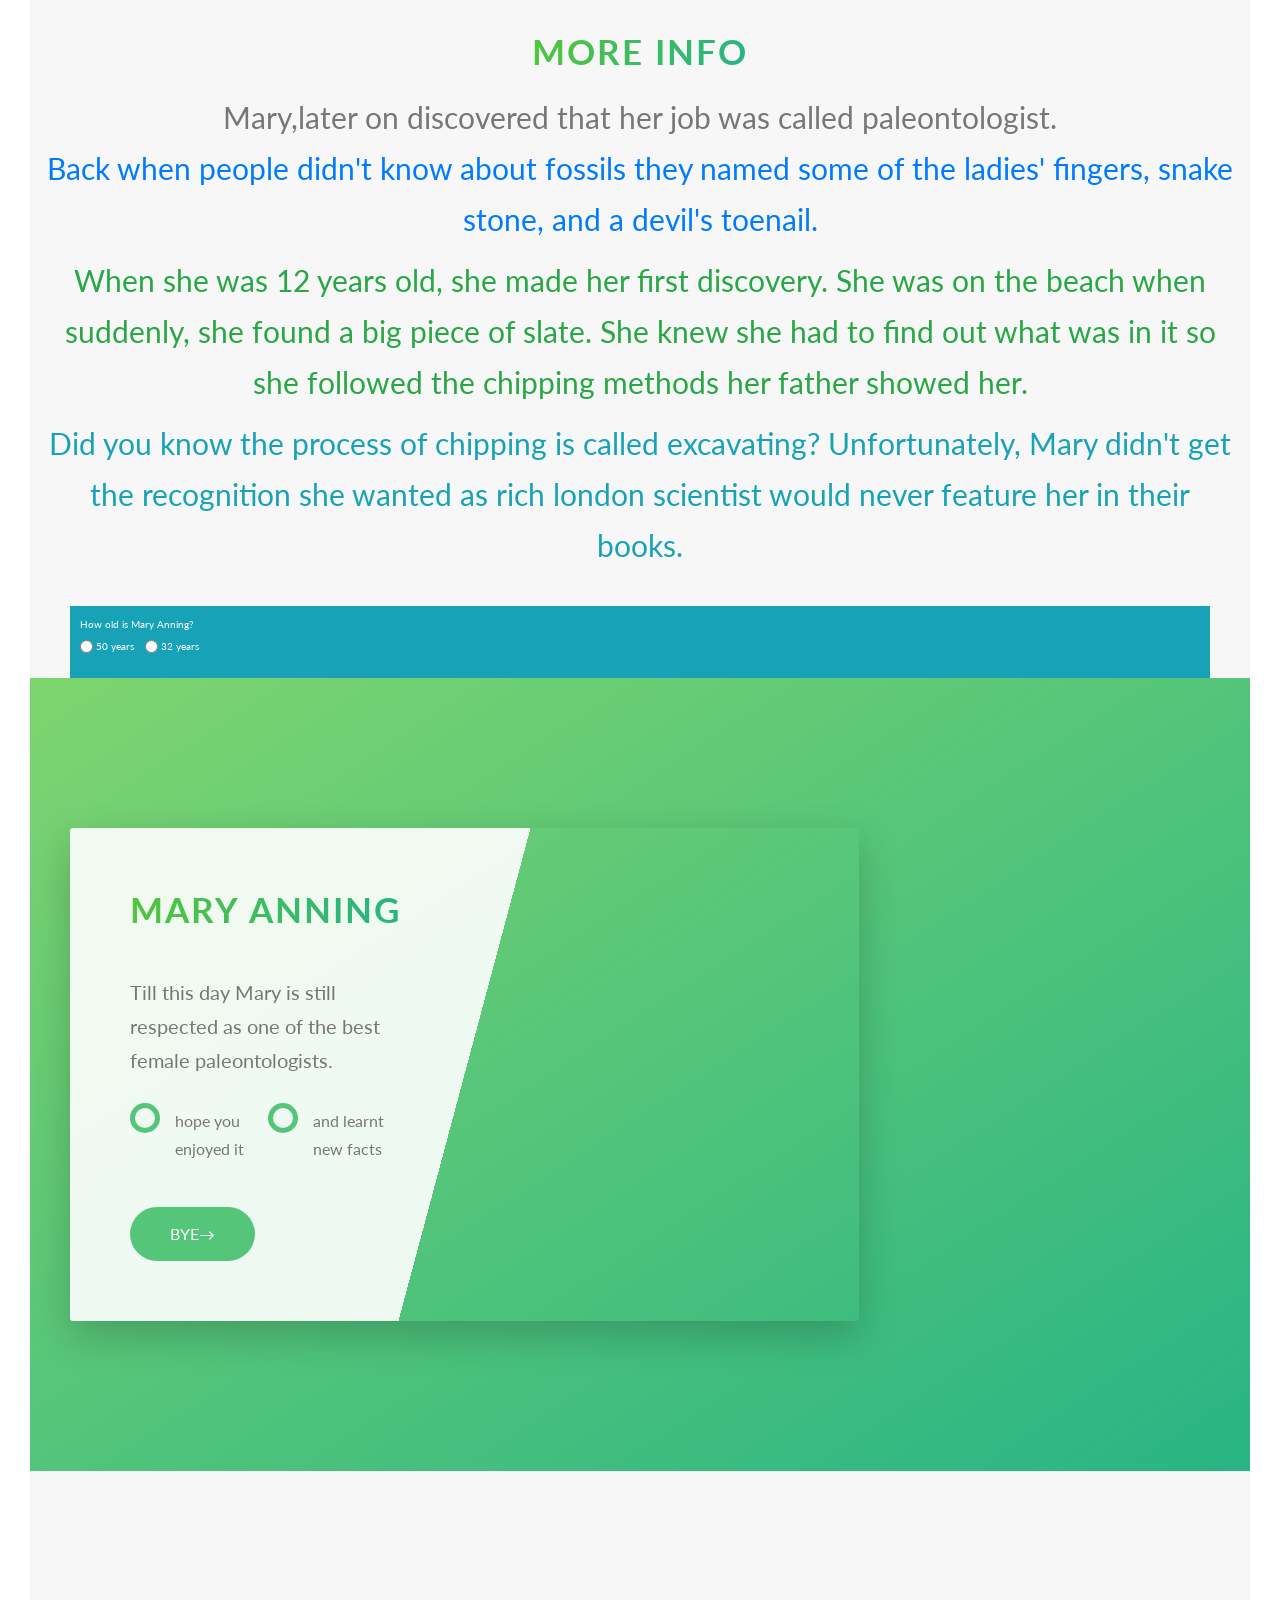
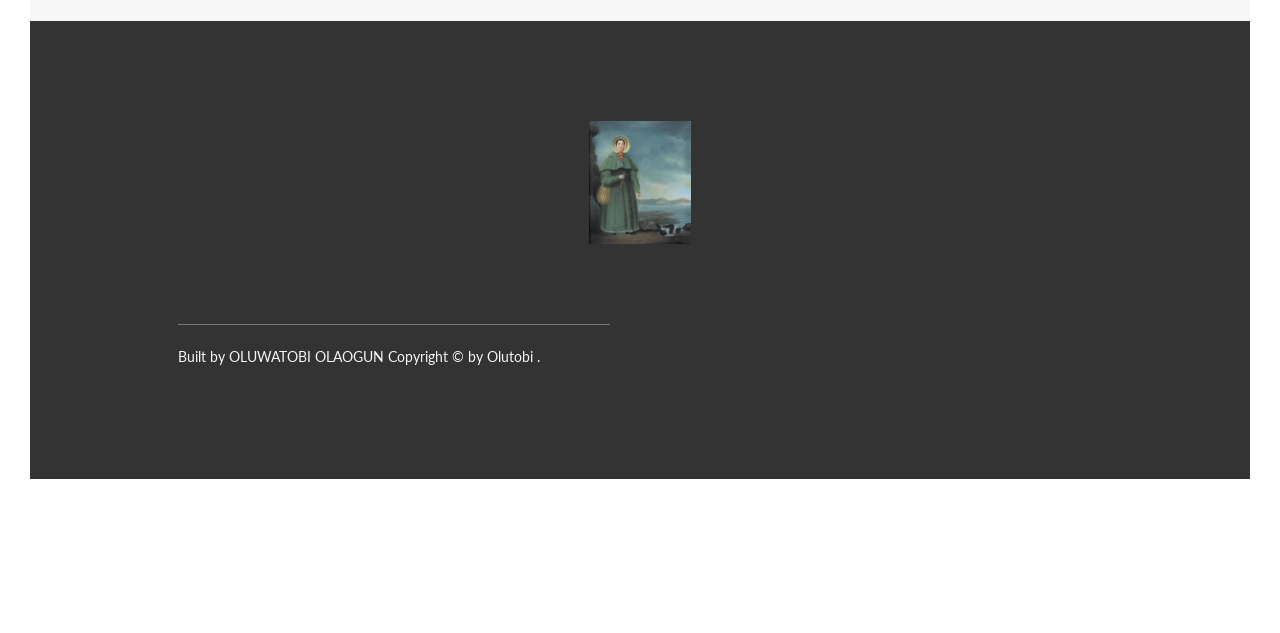
==== commit c46c5717: "algorthim developed" ====
--- a/mary anning/landing-page.html
+++ b/mary anning/landing-page.html
@@ -29,10 +29,10 @@
 
             <nav class="navigation__nav">
                 <ul class="navigation__list">
-                    <li class="navigation__item"><a href="#head1" class="navigation__link"><span>01</span>Who is Mary Anning</a></li>
-                    <li class="navigation__item"><a href="#mary1" class="navigation__link"><span>02</span>Did you know</a></li>
-                    <li class="navigation__item"><a href="#" class="navigation__link"><span>03</span>More Info</a></li>
-                    <li class="navigation__item"><a href="#" class="navigation__link"><span>04</span>Quiz</a></li>
+                    <li class="navigation__item"><a href="#section-about" class="navigation__link"><span>01</span>Who is Mary Anning</a></li>
+                    <li class="navigation__item"><a href="#mary" class="navigation__link"><span>02</span>Did you know</a></li>
+                    <li class="navigation__item"><a href="#section-tours" class="navigation__link"><span>03</span>More Info</a></li>
+                    <li class="navigation__item"><a href="#section-book" class="navigation__link"><span>04</span>Thank you </a></li>
                    
                     </ul>
             </nav>
@@ -65,7 +65,8 @@
                     <div class="col-1-of-2 textSize ">
                         <h3 class="heading-tertiary u-margin-bottom-small">childhood disaster</h3>
                         <p class="paragraph">
-                         Mary Anning was born on 21 May 1799. She lived in the English seaside own of Lyme Regis in Dorset. When she was 8 months old, her mum and two other women were holding her outside, but then thunderstruck and they rushed under a tree to protect the baby. They were fine until a lightning <strike>strike</strike> hit the tree, leaving the three women dead but Mary alive. People thought the lightning strike changed her personality, as before it happened she was dull but after it happened she was bright and bubbly.
+                        Mary Anning was born on 21 May 1799. She lived in the English seaside own of Lyme Regis in Dorset. When she was 8 months old, her mum and two other women were holding her outside, but then thunderstruck and they rushed under a tree to protect the baby. They were fine until  lightning hit the tree, leaving the three women dead but Mary alive. People thought the lightning changed her personality, as before it happened she was dull but after it happened she was bright and bubbly.
+
 
 
 
@@ -73,13 +74,8 @@
 
                         <h3 class="heading-tertiary u-margin-bottom-small">about mary</h3>
                         <p class="paragraph textSize ">
-                     Due to the fact Mary's family was poor, she went out with her father and her brother to go find things she could sell on the beach. Mary was only really interested in finding 'curiosities' -basically fossils- to sell. One day her father was climbing a rock to find a fossils
-                    .though he survived he suffered many injuries and to from a result.   
-
-
-When she was just 12, they discovered the skull of a mysterious creature poking out from a cliff. They thought it might be a crocodile, but what she had discovered was actually an ancient reptile called an ichthyosaur (which means ‘fish lizard’).
-
-Mary went on to make more incredible discoveries in her life, including a long-necked marine reptile called a plesiosaur and a flying reptile called a Dimorphous.
+                    Due to the fact Mary's family was poor, she went out with her father and her brother to go find things she could sell on the beach. Mary was only really interested in finding 'curiosities' -fossils- to sell. One day her father was climbing to find fossils. Though he survived, he suffered many injuries.<br>
+ When she was just 12, she found a massive piece poking out from a cliff. They thought it might be a crocodile, but what she had discovered was an ancient reptile called an ichthyosaur (which means ‘fish lizard’). Mary went on to make more incredible discoveries in her life, including a long-necked marine reptile, called a plesiosaur and a flying reptile called a Dimorphous.
                         </p>
 
                         <a href="#mary" class="btn-text">Did you know &rarr;</a>
@@ -121,8 +117,8 @@
                 <h2 id='mary1' class="mary1 pt-4">Did you know?</h2><br>
              <h1 class="mary">
                 <ul class="m-4">
-                    <li>Did you know that the tongue twister 'she sells sea shells by the seashore' is actually about mary annings </li><br>
-                    <li>Mary discovered many fossils including plesiosaur, -fish lizard- ammonite, belemnite, ichthyosaur, coprolite -dinosaur poo- and dimorphous</li><br>
+                    <li>Did you know that the tongue twister 'she sells sea shells by the seashore' is actually about mary annings. </li><br>
+                    <li>Mary discovered many fossils including plesiosaur, -fish lizard- ammonite, belemnite, ichthyosaur, coprolite -dinosaur poo- and dimorphous.</li><br>
                     <li>She made £100/£200 for selling the pterosaur which was the same as £15,000 today.</li>
                 </ul>
              </h1>   
@@ -137,13 +133,31 @@
               
                 
                 <div class="textSize text-center m-4 pb-3">
-  Mary later on discovered that her job was called paleontologist.
-  <p class="text-primary">Back when people didn't really know about fossils they named some of them ladies' finger, snake stone and a devil's toenail.</p> <p class="text-success">When she was 12 year old, she made her first discovery. She was on the beach when suddenly, she found a big piece of slate. She knew she had to find out what was in it so she followed the chipping methods her father showed her.</p> <p class="text-info"> Did you know the process of chipping is called <bold>excavating</bold>.
+  Mary,later on discovered that her job was called paleontologist.
+  <p class="text-primary">Back when people didn't know about fossils they named some of the ladies' fingers, snake stone, and a devil's toenail.</p> <p class="text-success">When she was 12 years old, she made her first discovery. She was on the beach when suddenly, she found a big piece of slate. She knew she had to find out what was in it so she followed the chipping methods her father showed her.
+</p> <p class="text-info"> Did you know the process of chipping is called <bold>excavating</bold>?
   Unfortunately, Mary didn't get the recognition she wanted as rich london scientist would never feature her in their books.</p>
   </div> 
+
+<div class='quizSection container mt-4 bg-info p-3 text-white' id="quizSection">
+
+    <label> How old is Mary Anning?    </label>
+    <br>
+    <div class="form-check form-check-inline">
+  <input class="form-check-input" type="radio" name="inlineRadioOptions" id="inlineRadio1" value=50>
+  <label class="form-check-label" for="inlineRadio1">50 years</label>
+</div>
+<div class="form-check form-check-inline">
+  <input class="form-check-input" type="radio" name="inlineRadioOptions"  id="inlineRadio2" value=32>
+  <label class="form-check-label" for="inlineRadio2">32 years</label>
+</div>
+<p id='resultShow'></p>
+
+</div>
+
   
-
-            <section class="section-book">
+            <section id="
+            section-book"class="section-book">
                 <div class="row">
                     <div class="book">
                         <div class="book__form">
@@ -190,9 +204,9 @@
             <div class="footer__logo-box">
 
                 <picture class="footer__logo">
-                    <source srcset="img/logo-green-small-1x.png 1x, img/logo-green-small-2x.png 2x"
+                    <source srcset="img/mary.jpeg 1x, img/mary.jpeg 2x"
                             media="(max-width: 37.5em)">
-                    <img srcset="img/logo-green-1x.png 1x, img/logo-green-2x.png 2x" alt="Full logo" src="img/logo-green-2x.png">
+                    <img srcset="img/mary.jpeg 1x, img/mary.jpeg 2x" alt="Full logo" src="img/mary.jpeg">
                 </picture>
 
 
@@ -275,6 +289,35 @@
             </div>
         </section>
         -->
+<script>
+const ageAnswer = 32; // PASS MARK
+const age1 = document.getElementById('inlineRadio1'); // FIRST OPTION
+const age2 = document.getElementById('inlineRadio2'); // SECOND OPTION
+
+
+// get all the childnodes
+const nodeListDiv = document.getElementById('quizSection').childNodes;
+var getId = document.getElementById('resultShow');
+
+// pick the values of the radio
+const age2Radio = nodeListDiv[7].firstElementChild.value; 
+const age1Radio= nodeListDiv[5].firstElementChild.value; 
+
+// check once click if the value is the right answer
+
+age1.addEventListener('click', () => {
+    getId.innerHTML = (age1Radio == 32) ? " Correct" : " Incorrect"
+})
+
+age2.addEventListener('click', () => {
+    getId.innerHTML = (age2Radio == 32) ? " Correct" : " Incorrect"
+})
+
+
+
+
+
+</script>
 
     </body>
 </html>
--- a/mary anning/landing.css
+++ b/mary anning/landing.css
@@ -845,9 +845,17 @@
     font-weight: 700;
     text-transform: uppercase;
 }
-
+.carousel-inner{
+
+
+
+}
 .paragraph {
     font-size: 2.0rem;
+}
+
+.paragraph2 {
+    font-size: 6.0rem;
 }
 
 .paragraph:not(:last-child) {
